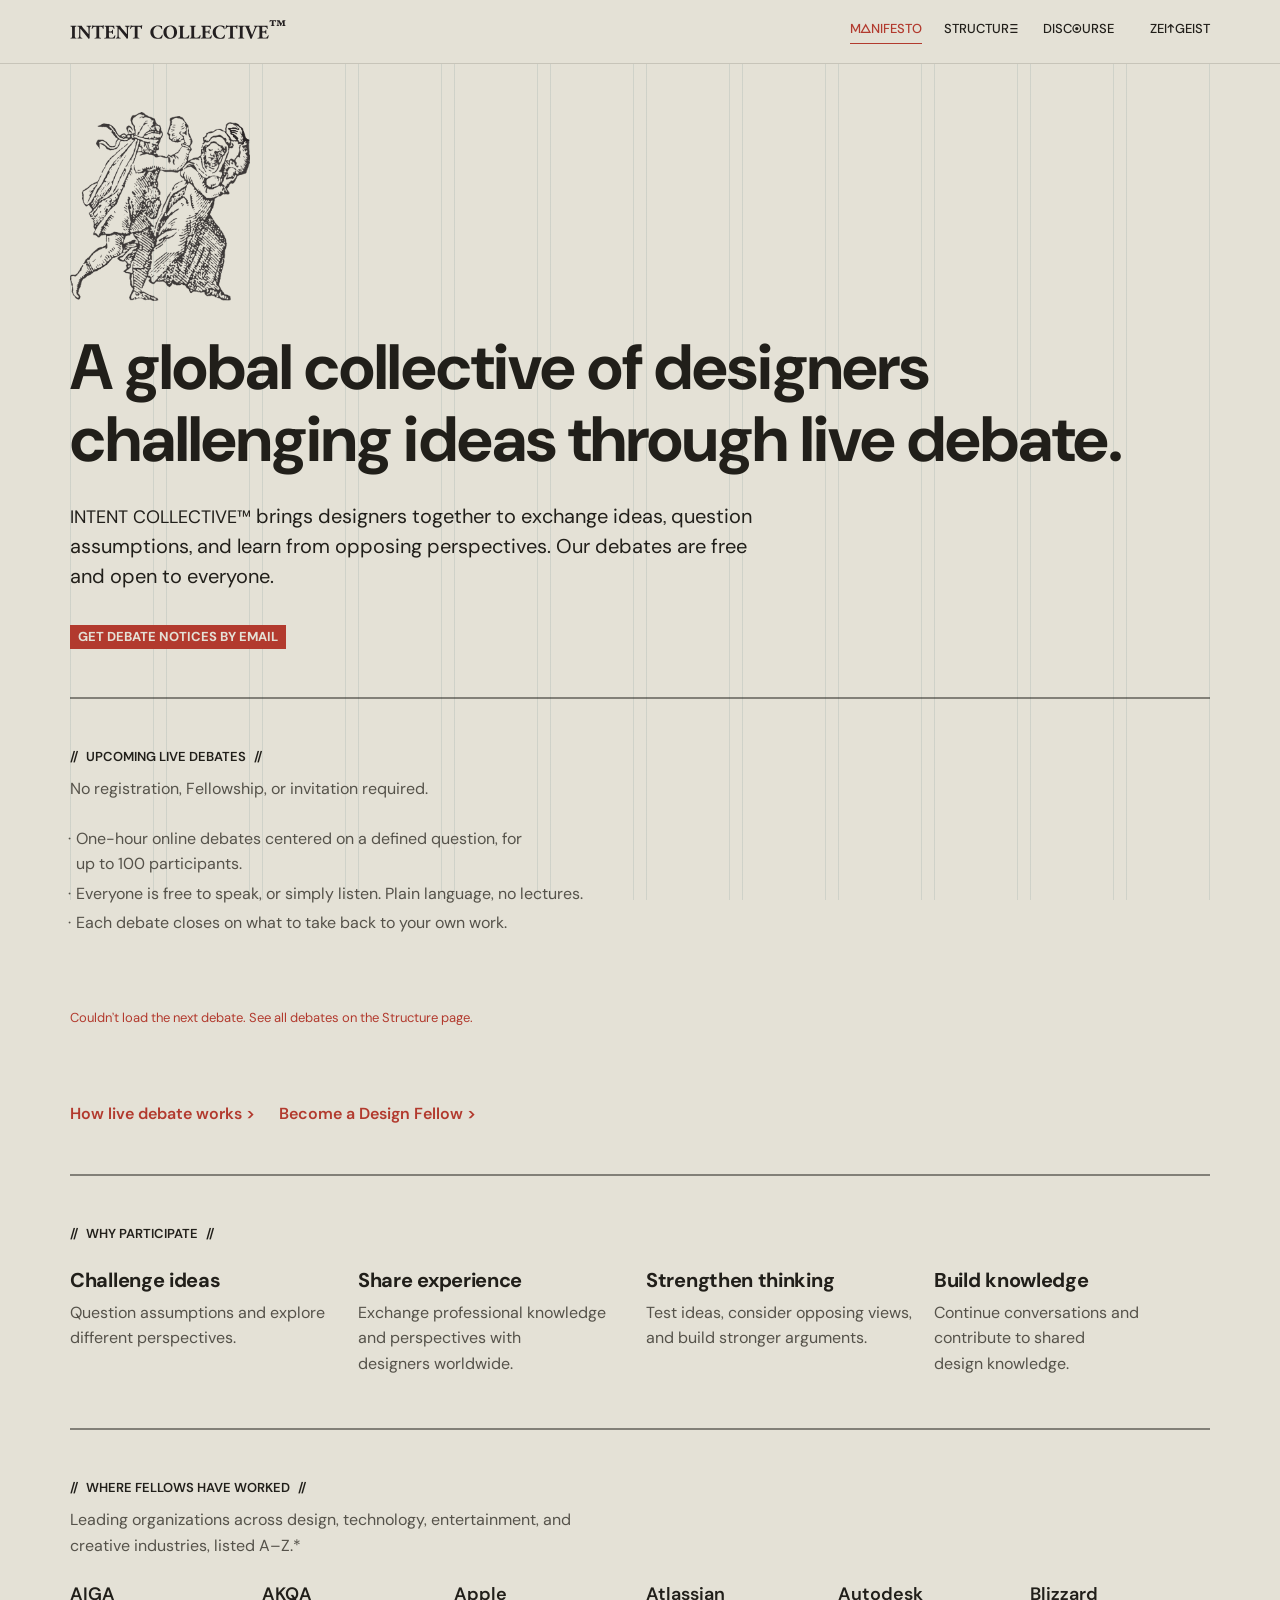
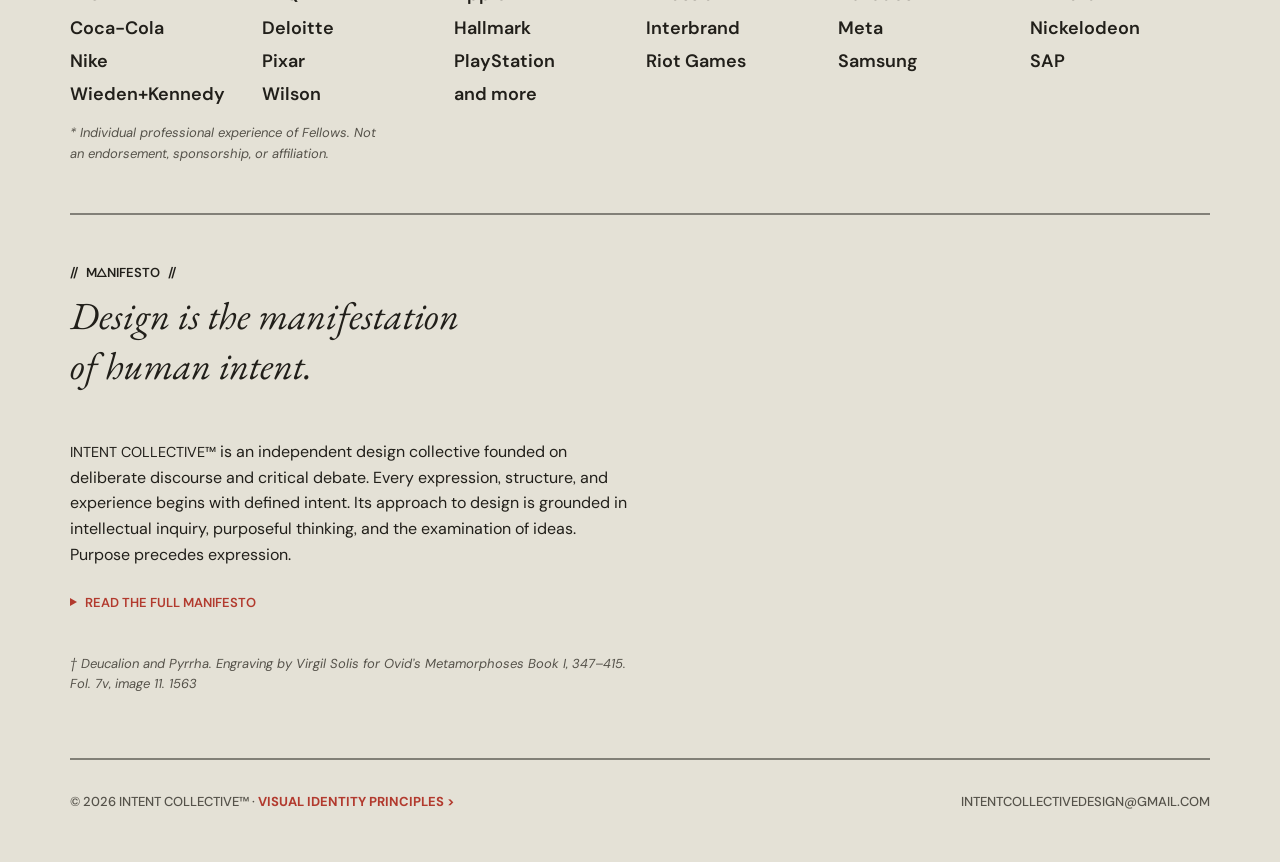
==== index.html @ 8411e2cb "Principles: 12- and 6-column grid diagrams; wordmark 32px in the header Co-Authored-By: Claude Opus " ====
<!DOCTYPE html>
<html lang="en">
<head>
<meta charset="UTF-8">
<meta name="viewport" content="width=device-width, initial-scale=1.0">
<title>Intent Collective</title>
<meta name="description" content="INTENT COLLECTIVE&trade; is a global collective of designers challenging ideas through live debate. Free and open to everyone.">
<link rel="icon" href="assets/logo.png">
<link rel="stylesheet" href="css/style.css?v=20261117e">
</head>
<body>
<a class="skip-link" href="#main">Skip to content</a>

<header class="site-header">
  <div class="wrap">
    <a href="index.html" class="wordmark-link">
      <img src="assets/wordmark.svg" alt="Intent Collective">
    </a>
    <nav class="site-nav">
      <a href="index.html#manifesto" aria-label="Manifesto" aria-current="page">M<span class="glyph glyph--a" aria-hidden="true"><svg viewBox="0 0 103 100" fill="none" stroke="currentColor" stroke-width="14" focusable="false"><path d="M51.5 9 98 91H5Z"/></svg></span>NIFESTO</a>
      <a href="structure.html" aria-label="Structure">STRUCTUR<span class="glyph glyph--e" aria-hidden="true"><svg viewBox="0 0 86 100" fill="none" stroke="currentColor" stroke-width="14" focusable="false"><path d="M4 8H82M4 50H82M4 92H82"/></svg></span></a>
      <a href="discourse.html" aria-label="Discourse">DISC<span class="glyph glyph--o" aria-hidden="true"><svg viewBox="0 0 106 100" focusable="false"><circle cx="53" cy="50" r="42" fill="none" stroke="currentColor" stroke-width="14"/><circle cx="53" cy="50" r="18" fill="currentColor"/></svg></span>URSE</a>
      <a href="zeitgeist.html" aria-label="Zeitgeist">ZEI<span class="glyph glyph--t" aria-hidden="true"><svg viewBox="0 0 83 100" fill="none" stroke="currentColor" stroke-width="14" focusable="false"><path d="M41.5 96V8M8 40 41.5 6 75 40"/></svg></span>GEIST</a>
    </nav>
  </div>
</header>

<main id="main">
  <!-- ===================== HERO ===================== -->
  <section class="hero">
    <div class="wrap">
      <a class="quiet-link logo-link" href="principles/" aria-label="Visual Identity Principles"><img class="logo-mark" src="assets/logo-base.png?v=3" alt="Intent Collective mark"><img class="logo-stone" src="assets/stone-in-hand.png?v=3" alt=""></a>
      <h1>A global collective of designers challenging ideas through live debate.</h1>
      <p><span class="brand">INTENT COLLECTIVE&trade;</span> brings designers together to exchange ideas, question assumptions, and learn from opposing perspectives. Our debates are free and open to everyone.</p>
      <a id="hero-join" class="btn-primary hero-join" target="_blank" rel="noopener" hidden>Join the live debate</a>
      <div class="notice-signup">
        <button type="button" id="sub-toggle" class="btn-primary" hidden>Get debate notices by email</button>
        <div id="sub-composer" class="composer hidden">
          <p class="section-note">Get an email when a live debate is scheduled. You confirm by email first, and every notice has an unsubscribe link.</p>
          <div class="field-row">
            <div class="field">
              <label for="sub-first">First name</label>
              <input type="text" id="sub-first" autocomplete="given-name">
            </div>
            <div class="field">
              <label for="sub-last">Last name</label>
              <input type="text" id="sub-last" autocomplete="family-name">
            </div>
          </div>
          <div class="field">
            <label for="sub-email">Email address</label>
            <input type="email" id="sub-email" autocomplete="email" placeholder="name@example.com">
          </div>
          <div class="field hp" aria-hidden="true">
            <label for="sub-website">Leave this empty</label>
            <input type="text" id="sub-website" tabindex="-1" autocomplete="off">
          </div>
          <div class="composer-actions">
            <button type="button" id="sub-submit" class="btn-primary">Get notices</button>
            <span id="sub-status" class="composer-status" aria-live="polite"></span>
          </div>
        </div>
      </div>
    </div>
  </section>

  <!-- ===================== NEXT LIVE DEBATE ===================== -->
  <section class="section-block" id="debate">
    <div class="wrap">
      <h2 class="mark-label">Upcoming Live Debates</h2>
      <p class="section-note">No registration, Fellowship, or invitation required.</p>
      <ul class="bullets">
        <li>One-hour online debates centered on a defined question, for up to 100&nbsp;participants.</li>
        <li>Everyone is free to speak, or simply listen. Plain language, no&nbsp;lectures.</li>
        <li>Each debate closes on what to take back to your own&nbsp;work.</li>
      </ul>
      <div id="next-debate-state" class="state-msg">Loading the next debate&hellip;</div>
      <div id="next-debate" class="debate-list" hidden></div>
      <p class="card-link-row"><a class="text-link" href="structure.html#debates">How live debate works &gt;</a><a class="text-link" href="structure.html#roles">Become a Design Fellow &gt;</a></p>
    </div>
  </section>

  <!-- ===================== WHY PARTICIPATE ===================== -->
  <section class="section-block" id="why">
    <div class="wrap">
      <h2 class="mark-label">Why Participate</h2>
      <div class="triad">
        <div class="triad-item">
          <h3>Challenge ideas</h3>
          <p>Question assumptions and explore different perspectives.</p>
        </div>
        <div class="triad-item">
          <h3>Share experience</h3>
          <p>Exchange professional knowledge and perspectives with designers worldwide.</p>
        </div>
        <div class="triad-item">
          <h3>Strengthen thinking</h3>
          <p>Test ideas, consider opposing views, and build stronger arguments.</p>
        </div>
        <div class="triad-item">
          <h3>Build knowledge</h3>
          <p>Continue conversations and contribute to shared design knowledge.</p>
        </div>
      </div>
    </div>
  </section>

  <!-- ===================== PROFESSIONAL EXPERIENCE ===================== -->
  <section class="section-block" id="experience">
    <div class="wrap">
      <h2 class="mark-label">Where Fellows Have Worked</h2>
      <p class="section-note">Leading organizations across design, technology, entertainment, and creative industries, listed A&ndash;Z.*</p>
      <ul class="credential-list" aria-label="Organizations where Fellows have worked, in alphabetical order">
        <li>AIGA</li>
        <li>AKQA</li>
        <li>Apple</li>
        <li>Atlassian</li>
        <li>Autodesk</li>
        <li>Blizzard</li>
        <li>Coca-Cola</li>
        <li>Deloitte</li>
        <li>Hallmark</li>
        <li>Interbrand</li>
        <li>Meta</li>
        <li>Nickelodeon</li>
        <li>Nike</li>
        <li>Pixar</li>
        <li>PlayStation</li>
        <li>Riot Games</li>
        <li>Samsung</li>
        <li>SAP</li>
        <li>Wieden+Kennedy</li>
        <li>Wilson</li>
        <li>and more</li>
      </ul>
      <p class="footnote">* Individual professional experience of Fellows. Not an endorsement, sponsorship, or affiliation.</p>
    </div>
  </section>

  <!-- ===================== MANIFESTO ===================== -->
  <section class="section-block manifesto" id="manifesto">
    <div class="wrap">
      <h2 class="mark-label"><span aria-hidden="true">M<span class="glyph glyph--a" aria-hidden="true"><svg viewBox="0 0 103 100" fill="none" stroke="currentColor" stroke-width="14" focusable="false"><path d="M51.5 9 98 91H5Z"/></svg></span>NIFESTO</span><span class="visually-hidden">Manifesto</span></h2>

      <blockquote>
        Design is the manifestation of human intent.
      </blockquote>

      <p><span class="brand">INTENT COLLECTIVE&trade;</span> is an independent design collective founded on deliberate discourse and critical debate. Every expression, structure, and experience begins with defined intent. Its approach to design is grounded in intellectual inquiry, purposeful thinking, and the examination of ideas. Purpose precedes expression.</p>

      <details class="manifesto-more" id="manifesto-full">
        <summary><span class="when-closed">Read the full manifesto</span><span class="when-open">Close the manifesto</span></summary>

        <p>Designers come together to exchange knowledge, challenge perspectives, and advance collective intelligence. Every participant contributes to a shared understanding of design, learning from others while continually questioning and developing their own perspectives. Design is understood as a consequential practice with the capacity to shape human experience and socio-cultural understanding.</p>

        <p>Process is systematic. Methodology is disciplined. Strategy informs structure. Structure shapes experience. Intent provides direction, while critical inquiry and discernment guide the translation of ideas into meaningful expression.</p>

        <p>Three interconnected disciplines define the intellectual foundation of the collective. Strategy establishes intent, direction, and meaning. Literacy develops the structural and communicative fluency through which intent becomes legible. Synthesis integrates critical inquiry, discernment, and resolution to bring meaning and expression into coherence. Together, they establish a foundation for understanding and advancing design.</p>

        <p><span class="brand">INTENT COLLECTIVE&trade;</span> advances design education for designers and for everyone, since everyone designs. Design is understood not only as a professional practice but also as a way of questioning, thinking, learning, and living. The Fellowship brings designers together through shared inquiry and collective inspiration. Intellectual rigor, critical thinking, and principled execution are cultivated through continuous exchange and mutual learning.</p>

        <p>The educational philosophy is advanced through three complementary modes of inquiry and practice. Discourse opens the exchange of ideas. Debate challenges assumptions and examines competing perspectives. Praxis extends inquiry through making and doing. Together, they cultivate collective intelligence, continuous learning, and the advancement of design.</p>

        <p class="signoff">Design is intentional. Structured. Consequential.</p>

        <p>Everything is design.<br>We design everything.<br>Design is everything.</p>

        <img class="wordmark-bottom" src="assets/wordmark.svg" alt="Intent Collective">
      </details>

      <p class="footnote">&dagger; Deucalion and Pyrrha. Engraving by Virgil Solis for Ovid&rsquo;s Metamorphoses Book I, 347&ndash;415. Fol. 7v, image 11. 1563</p>
    </div>
  </section>
</main>

<footer class="site-footer">
  <div class="wrap">
    <span>&copy; <span id="year"></span> intent collective&trade;<span class="sep"> &middot; </span><a class="footer-link" href="principles/">Visual Identity Principles&nbsp;&gt;</a></span>
    <span><a href="mailto:intentcollectivedesign@gmail.com">intentcollectivedesign@gmail.com</a></span>
  </div>
</footer>

<script src="js/config.js"></script>
<script src="js/anchors.js"></script>
<script src="js/calendar.js"></script>
<script src="js/index.js"></script>
<script src="js/subscribe.js?v=20261117a"></script>
<script src="js/typography.js"></script>
<script src="js/stone.js?v=5"></script>
<script>document.getElementById('year').textContent = new Date().getFullYear();</script>

</body>
</html>
---- css/style.css ----
/* ==========================================================================
   Intent Collective: design system

   One typeface (DM Sans) plus the italic serif used only for the manifesto
   quote. Everything below is built from the tokens in :root.

   TYPE      Five sizes for text, two for display.
             label 13   uppercase controls, nav, notes, meta
             body  16   all running text, cards, lists, form fields
             large 18   hero statement, page intros, pillar names, long posts
             title 20   card and column headings
             display    page titles and the manifesto quote
             hero       the homepage headline

   EMPHASIS  Three levels, each with one job.
             plain      ink text
             action     brick red: every link, toggle and button
             highlight  brick red outline: only the next debate

   SPACE     One step of 4px. Every margin, padding and gap is a step
             (4 8 12 16 24 32 48 64 96).

   GRID      12 columns of 84px with 12px gutters, drawn behind the page.
             Tablet 6 columns, phone 4 with 8px gutters. Every element
             spans whole columns.

   COLOR     paper, raised paper, ink, soft ink, red, sage (sage is used for
             non-clickable metadata only), plus two rule strengths.

   Contents  1 tokens  2 base  3 type roles  4 shell  5 hero and page head
             6 sections and rules  7 lists  8 cards  9 links, buttons,
             toggles  10 forms  11 posts and editor  12 debates  13 manifesto
             14 responsive
   ========================================================================== */

@import url('https://fonts.googleapis.com/css2?family=EB+Garamond:ital,wght@1,400&display=swap');

/* DM Sans is hosted here, not by Google, because Google's copy drops the
   stylistic sets. Trimmed to Latin, weights 400 to 700, and the features
   in use. ss01 gives the traditional teardrop quotes, apostrophe and comma. */
@font-face {
  font-family: 'DM Sans';
  src: url('../assets/fonts/DMSans-Roman.woff2') format('woff2');
  font-weight: 400 700;
  font-style: normal;
  font-display: swap;
}
@font-face {
  font-family: 'DM Sans';
  src: url('../assets/fonts/DMSans-Italic.woff2') format('woff2');
  font-weight: 400 700;
  font-style: italic;
  font-display: swap;
}


/* ---------- 1. tokens ---------- */

:root {
  /* color */
  --paper: #E4E1D6;
  --paper-raised: #EDEAE0;
  --ink: #211F1A;
  --ink-soft: #55524A;
  --mark: #B23A2E;
  --sage: #5B6B5E;
  --grid-line: #8FA6A340;
  --rule: #21201a26;
  --rule-strong: #21201a80;

  /* type */
  --font: 'DM Sans', sans-serif;
  --font-quote: 'EB Garamond', serif;
  --fs-label: 13px;
  --fs-body: 16px;
  --fs-large: 18px;
  --fs-title: 20px;
  --fs-display: clamp(1.75rem, 3.6vw, 2.4rem);
  --fs-hero: clamp(2.2rem, 5vw, 4rem);

  /* space: every distance is a step of 4px, including the grid's
     columns (84px) and gutters (12px, 8px on phones).
     A border counts as space: a card with a heavier outline loses the
     same amount of padding, so its content keeps the same inset. */
  --s0: 4px;
  --s1: 8px;
  --s2: 16px;
  --s3: 24px;
  --s4: 32px;
  --s5: 48px;
  --s6: 64px;
  --s7: 96px;
  --margin: var(--s4);           /* page margin: 32px, half on the smallest phones */
  --btn-pad: 4px 8px;            /* inner space of every filled button */

  /* layout: the grid. 12 columns of 84px with 12px gutters make the
     1140px text column. Columns hold elements, gutters only space them.
     Tablet 6 columns, phone 4 with 8px gutters. The lines on the page are
     drawn from the same numbers that place the content, so the two stay
     aligned at every width. */
  --text-w: 1140px;
  --max-w: calc(var(--text-w) + 2 * var(--margin));
  --cols: 12;
  --gutter: 12px;
  /* One column, as a share of the parent's width (the text column). */
  --col: calc((100% - (var(--cols) - 1) * var(--gutter)) / var(--cols));
  /* Running text spans 6 of 12 columns, lead text 8. */
  --measure-cols: 6;
  --wide-cols: 8;
  --measure: calc(var(--measure-cols) * var(--col) + (var(--measure-cols) - 1) * var(--gutter));
  --measure-wide: calc(var(--wide-cols) * var(--col) + (var(--wide-cols) - 1) * var(--gutter));
  --header-h: 64px;
}

@media (max-width: 1023px) { :root { --cols: 6; --measure-cols: 4; --wide-cols: 6; } }
@media (max-width: 640px)  { :root { --cols: 4; --gutter: var(--s1); --measure-cols: 4; --wide-cols: 4; } }


/* ---------- 2. base ---------- */

* { box-sizing: border-box; }

[hidden] { display: none !important; }

html { scroll-behavior: smooth; }

@media (prefers-reduced-motion: reduce) {
  html { scroll-behavior: auto; }
  * { animation-duration: 0.01ms !important; transition-duration: 0.01ms !important; }
}

body {
  margin: 0;
  background-color: var(--paper);
  color: var(--ink);
  font-family: var(--font);
  font-feature-settings: "ss01" 1;
  font-size: var(--fs-body);
  line-height: 1.6;
  -webkit-font-smoothing: antialiased;
}

/* The grid: two faint lines per column, the gutter between them left
   empty, behind the text column. The header and footer are the top and
   bottom margins, plain paper. */
body::before {
  content: "";
  position: fixed;
  inset: 0 auto 0 50%;
  transform: translateX(-50%);
  width: min(100% - 2 * var(--margin), var(--text-w));
  z-index: -1;
  pointer-events: none;
  background-image: repeating-linear-gradient(90deg,
    var(--grid-line) 0 1px,
    transparent 1px calc(var(--col) - 1px),
    var(--grid-line) calc(var(--col) - 1px) var(--col),
    transparent var(--col) calc((100% + var(--gutter)) / var(--cols)));
}

a { color: inherit; text-decoration: none; }
::selection { background: var(--mark); color: var(--paper); }
:focus-visible { outline: 2px solid var(--mark); outline-offset: 3px; }

/* Skip link: hidden until reached by keyboard, then shown over the header. */
.skip-link {
  position: absolute;
  left: var(--margin);
  top: var(--s1);
  z-index: 20;
  transform: translateY(-200%);
  padding: var(--btn-pad);
  background: var(--mark);
  color: var(--paper);
  font-size: var(--fs-label);
  font-weight: 600;
  text-transform: uppercase;
}
.skip-link:focus { transform: none; }
img { max-width: 100%; display: block; }

p, li { text-wrap: pretty; }
h1, h2, h3 { text-wrap: balance; }

h1, h2, h3 {
  font-family: var(--font);
  font-weight: 700;
  line-height: 1.12;
  margin: 0 0 0.4em;
}

h1 { font-size: var(--fs-display); }
h3 { font-size: var(--fs-title); }
h1, h3 { letter-spacing: -0.015em; }   /* bold headings set a touch tighter than text */

.brand { font-size: 0.9em; }     /* the name in capitals sits a little smaller */

/* Drawn heading glyphs (Fellows, Foundation, Methodology): one stroke
   weight, the same size and weight in every browser. */
.hg {
  display: inline-block;
  width: 0.78em;
  height: 0.78em;
  margin-left: 0.1em;
  vertical-align: -0.06em;
}

.hg svg { display: block; width: 100%; height: 100%; }


/* ---------- 3. type roles ---------- */

/* Label: uppercase, small, one weight. Used by every control and tag. */
.site-nav,
.site-footer,
.mark-label,
.entry-meta,
.post-meta,
.compose-toggle,
.field label,
.btn-primary,
.jump-links,
.back-link,
.debate-past summary,
.manifesto-more summary {
  font-size: var(--fs-label);
  font-weight: 600;
  text-transform: uppercase;
}

/* Note: small, not uppercase. */
.state-msg,
.field-hint,
.footnote,
.byline,
.composer-status,
.post-result-meta,
.post-result-empty,
.rte-media-note {
  font-size: var(--fs-label);
  font-weight: 400;
}

/* Large: lead text and primary list items. */
.page-head .lede,
.pillar-name,
.credential-list li,
.post-body {
  font-size: var(--fs-large);
}


/* ---------- 4. shell ---------- */

.wrap { max-width: var(--max-w); margin: 0 auto; padding: 0 var(--margin); }

.site-header {
  border-bottom: 1px solid var(--rule);
  background: var(--paper);
  position: sticky;
  top: 0;
  z-index: 10;
  min-height: var(--header-h);
}

.site-header .wrap {
  display: grid;
  grid-template-columns: repeat(var(--cols), minmax(0, 1fr));
  column-gap: var(--gutter);
  align-items: center;
  min-height: calc(var(--header-h) - 1px);   /* the 1px rule completes it */
}

.wordmark-link { display: inline-block; grid-column: 1 / -5; justify-self: start; }
.wordmark-link img { height: 32px; width: auto; }
.wordmark-bottom { height: 28px; width: auto; margin-top: var(--s5); }

/* The menu takes the last four columns, one label to a column, each set
   flush right on its column's line. */
.site-nav {
  grid-column: -5 / -1;
  display: grid;
  grid-template-columns: repeat(4, minmax(0, 1fr));
  column-gap: var(--gutter);
  font-weight: 500;
}
.site-nav a { position: relative; padding-bottom: var(--s0); justify-self: end; white-space: nowrap; }

.site-nav a::after {
  content: "";
  position: absolute;
  left: 0; right: 100%; bottom: 0;
  height: 1px;
  background: var(--mark);
  transition: right 0.2s ease;
}

.site-nav a:hover::after,
.site-nav a[aria-current="page"]::after { right: 0; }
.site-nav a[aria-current="page"] { color: var(--mark); }

/* One letter in each section name (nav and page label) is a drawn glyph that matches DM Sans cap
   height and stroke weight. The page name stays the link's accessible label. */
.glyph {
  display: inline-block;
  height: 0.7em;
  margin: 0 0.03em;
  vertical-align: baseline;
}

.glyph svg { display: block; width: 100%; height: 100%; overflow: visible; }
.glyph--a { width: 0.72em; }
.glyph--o { width: 0.74em; }
.glyph--e { width: 0.6em; }
.glyph--t { width: 0.58em; }

/* Easter egg: the glyph turns red on its own. On hover the glyph alone turns red;
   when a page opens, its glyph is red first and the word follows. */
.site-nav a:hover .glyph,
.site-nav a[aria-current="page"] .glyph { color: var(--mark); }
.site-nav a[aria-current="page"] { animation: word-follows 0.6s ease 0.5s backwards; }
@keyframes word-follows { from { color: var(--ink); } }
.site-nav a[aria-current="page"]::after { animation: underline-follows 0.6s ease 0.5s backwards; }
@keyframes underline-follows { from { right: 100%; } }

.site-footer {
  background: var(--paper);      /* the bottom margin: no columns */
  padding: 0 0 var(--s5);
  font-weight: 500;
  color: var(--ink-soft);
}

.site-footer .wrap {
  position: relative;
  display: flex;
  justify-content: space-between;
  flex-wrap: wrap;
  gap: var(--s2);
  padding-top: var(--s4);
}

.site-footer .wrap::before {
  content: "";
  position: absolute;
  top: 0;
  left: var(--margin);
  right: var(--margin);
  height: 2px;
  background: var(--rule-strong);
}


/* ---------- 5. hero and page head ---------- */

.hero { padding: var(--s5) 0; }

.hero h1 { font-size: var(--fs-hero); max-width: 24ch; }

.hero p { max-width: var(--measure-wide); font-size: var(--fs-title); line-height: 1.5; color: var(--ink); }

.logo-mark { width: 144px; height: auto; margin-bottom: var(--s3); }
.logo-link { width: calc(2 * var(--col) + var(--gutter)); }   /* two columns */

/* Easter egg: the Index logo's stone nudges on hover and is thrown on click (js/stone.js). */
.logo-link { position: relative; display: inline-block; margin-bottom: var(--s3); }
.logo-link .logo-mark { display: block; width: 100%; margin-bottom: 0; }
/* On hover her hand turns a little clockwise at the wrist (the piece's lower
   right corner), the way a throw begins, then settles back. */
.logo-stone { position: absolute; left: 86.245%; top: 5.497%; width: 13.383%; transform-origin: 85% 100%; }
@media (hover: hover) { .logo-link:hover .logo-stone { animation: stone-nudge 0.5s ease-in-out; } }
@keyframes stone-nudge {
  40% { transform: rotate(16deg); }
  70% { transform: rotate(-3deg); }
}
.thrown-stone { position: fixed; z-index: 100; pointer-events: none; }
.stone-period { display: inline-block; width: 0.34em; margin-left: 0.06em; position: relative; z-index: 11; }  /* above the header as it falls in */
.stone-period img { display: block; width: 100%; }

.page-head { padding: var(--s6) 0 var(--s4); }
.page-head h1 { max-width: 24ch; }

.page-head p.lede {
  max-width: var(--measure-wide);
  color: var(--ink-soft);
  text-wrap: balance;
}

.jump-links a,
.site-footer a { display: inline-block; line-height: var(--s3); }   /* 24px targets */

/* The one action in the footer: red and bold like every other link
   that goes somewhere, kept on one line. */
.site-footer a.footer-link { color: var(--mark); font-weight: 700; white-space: nowrap; }
.site-footer a.footer-link:hover { text-decoration: underline; }
/* On phones the link takes its own line rather than leaving the
   midpoint stranded at a line end. */
@media (max-width: 640px) {
  .site-footer .sep { display: none; }
  .site-footer a.footer-link { display: block; }
}

.jump-links {
  display: grid;
  grid-template-columns: repeat(var(--cols), minmax(0, 1fr));
  gap: var(--s1) var(--gutter);
  margin-top: var(--s3);
}
/* Each link starts on a column line: two columns each on a wide screen,
   one on a tablet, two again on narrow tablets and phones. */
.jump-links a { grid-column: span 2; justify-self: start; white-space: nowrap; }
@media (max-width: 1023px) { .jump-links a { grid-column: span 1; } }
/* Below 720px one column is narrower than Methodology. */
@media (max-width: 719px)  { .jump-links a { grid-column: span 2; } }


/* ---------- 6. sections and rules ---------- */

.section-block,
.manifesto { scroll-margin-top: var(--header-h); }
.section-block { padding: 0 0 var(--s5); }

/* Section rule: 2px, drawn inside the text column. */
.section-block > .wrap::before {
  content: "";
  display: block;
  height: 2px;
  background: var(--rule-strong);
  margin-bottom: var(--s5);
}

/* Mark label: the annotation that opens each section. Set in ink, because
   red means one thing on this site, something you can act on. */
.mark-label {
  color: var(--ink);
  line-height: 1.6;               /* same as a label, also when it is an h2 */
  margin-top: 0;
  display: flex;
  align-items: center;
  gap: var(--s1);
  margin-bottom: var(--s1);
}

.visually-hidden {
  position: absolute; width: 1px; height: 1px; padding: 0; margin: -1px;
  overflow: hidden; clip: rect(0 0 0 0); white-space: nowrap; border: 0;
}

.mark-label::before,
.mark-label::after { content: "//"; color: var(--ink); }

/* Running text in sections */
.section-note,
.apply-note,
.principle {
  max-width: var(--measure);
  margin: 0 0 var(--s3);
}

.principle { text-wrap: balance; }
.section-note { color: var(--ink-soft); }
.apply-note { margin-top: var(--s4); color: var(--ink-soft); }
.principle { color: var(--ink); }

.debate-help { margin: var(--s3) 0 0; }
.sub-head { margin: var(--s5) 0 var(--s2); }
.card-link-row { display: flex; flex-wrap: wrap; gap: var(--s1) var(--s3); margin: var(--s3) 0 0; }

/* Structure: "Subscribe in Google Calendar > · Apple or Outlook >" (lead-in in soft ink) */
.cal-subscribe { margin: var(--s3) 0 0; color: var(--ink-soft); }


/* ---------- 7. lists ---------- */

/* Simple bullets: one rule for every dotted list. */
.bullets,
.bullet-list {
  list-style: none;
  margin: 0 0 var(--s3);
  padding: 0;
  max-width: var(--measure);
}

.bullets li,
.bullet-list li {
  position: relative;
  margin: 0 0 var(--s0);
  padding-left: 0.4em;
  color: var(--ink-soft);
}

/* Hanging punctuation, as optical margin alignment sets it: the middle
   of the midpoint sits just outside the column line, and the text
   starts just inside, so each item still reads as its own line. */
.bullets li::before,
.bullet-list li::before { content: "\00B7"; position: absolute; left: -0.2em; width: 0.3em; text-align: center; }

.triad-item .bullet-list,
.tier .bullet-list { margin: var(--s1) 0 0; }

/* Pillars */
.pillar-list { margin-top: var(--s3); display: flex; flex-direction: column; }

.pillar-row {
  position: relative;
  row-gap: 0;
  align-items: start;
  padding: var(--s1) 0;
}

/* The mark hangs like a list mark: its middle just outside the column
   line, the name just inside. Name in columns 1 to 8, people in 9 to 12. */
.pillar-letter { position: absolute; top: var(--s1); left: -0.2em; width: 0.3em; text-align: center; }
.pillar-name   { grid-column: 1 / span 8; padding-left: 0.4em; }

.pillar-letter { font-weight: 700; color: var(--ink); font-size: var(--fs-large); line-height: 1.4; }
.pillar-name { font-weight: 600; line-height: 1.4; overflow-wrap: anywhere; }
.pillar-people { grid-column: 9 / span 4; line-height: 1.5; color: var(--ink-soft); }

/* Company list */
.credential-list {
  list-style: none;
  margin: var(--s3) 0 0;
  padding: 0;
  row-gap: var(--s1);
}

.credential-list li { font-weight: 600; line-height: 1.4; }

/* Footnote: small italic note, same width as the paragraphs above it */
.footnote {
  max-width: var(--measure);
  margin: var(--s2) 0 0;
  font-style: italic;
  color: var(--ink-soft);
}

.manifesto .footnote {
  max-width: var(--measure);
  margin-top: var(--s4);
  color: var(--ink-soft);
}


/* ---------- 8. cards and columns ---------- */

/* One card: raised paper, 1px rule. Used by fellowship tiers, entries,
   debates and the forms. */
.tier,
.entry-card,
.composer {
  background: var(--paper-raised);
  border: 1px solid var(--rule);
}

.tier-grid { margin-top: var(--s4); }

.tier { padding: var(--s4) var(--s3); min-width: 0; }
.tier h3 { margin-bottom: var(--s1); }
.tier p { color: var(--ink-soft); margin: 0; }
.tier p + p { margin-top: var(--s2); }
.tier .bullet-list + p { margin-top: var(--s2); }
.tier p.card-link { margin-top: var(--s2); }

/* Columns: disciplines, methods, reasons */
.triad { row-gap: var(--s4); margin-top: var(--s3); }

.triad-item h3 { margin: 0 0 var(--s1); }
.triad-item p { margin: 0 0 var(--s0); color: var(--ink-soft); }

/* Entries (Discourse, Zeitgeist) and debates */

.entry-grid { padding-bottom: var(--s7); }

.entry-card {
  padding: calc(var(--s3) - 1px);   /* 1px rule + padding = 24px */
  display: flex;
  flex-direction: column;
  gap: var(--s2);
  transition: border-color 0.15s ease;
  width: 100%;
  min-width: 0;
  text-align: left;
  font: inherit;
  color: inherit;
  cursor: pointer;
}

.entry-card:hover { border-color: var(--mark); }

.entry-meta { color: var(--sage); display: flex; justify-content: space-between; }
.entry-card h3 { margin-bottom: 0; overflow-wrap: anywhere; }
.debate-card .debate-head { padding-bottom: var(--s2); border-bottom: 1px solid var(--ink); }
.entry-card .excerpt { color: var(--ink); flex-grow: 1; overflow-wrap: anywhere; }

.entry-card .byline {
  color: var(--sage);
  border-top: 1px dashed var(--rule);
  padding-top: var(--s1);
  font-weight: 500;
}

.state-msg { color: var(--ink-soft); padding: var(--s5) 0; max-width: 50ch; }
.state-msg.is-error { color: var(--mark); }


/* ---------- 9. links, buttons, toggles ---------- */

/* Action = brick red. Standalone links and controls are semibold; links
   inside a sentence are underlined. */
.text-link,
.debate-links a,
.card-action a,
.card-link a { color: var(--mark); font-weight: 600; }

.text-link:hover,
.debate-links a:hover,
.card-action a:hover,
.card-link a:hover { text-decoration: underline; }

.apply-note a,
.post-body a,
.rte-body a { color: var(--mark); text-decoration: underline; }

/* Label-style controls: jump links, toggles, back link, summaries */
.jump-links a,
.compose-toggle,
.back-link,
.debate-past summary,
.manifesto-more summary { color: var(--mark); cursor: pointer; }

.jump-links a:hover,
.compose-toggle:hover,
.back-link:hover,
.debate-past summary:hover,
.manifesto-more summary:hover { color: var(--ink); }

.compose-toggle {
  background: none;
  border: none;
  padding: 0 0 var(--s3);
  font-family: var(--font);
}

/* Disclosure: a solid triangle at the front means "opens in place".
   Points right when closed, down when open. Drawn in CSS so it looks the same
   in every browser. */
.compose-toggle::before,
.debate-past summary::before,
.manifesto-more summary::before {
  content: "";
  display: inline-block;
  width: 0;
  height: 0;
  margin-right: var(--s1);
  border-style: solid;
  border-width: 4px 0 4px 7px;
  border-color: transparent transparent transparent currentColor;
  transition: transform 0.15s ease;
  vertical-align: 0.04em;
}

.compose-toggle[aria-expanded="true"]::before,
details[open] > summary::before { transform: rotate(90deg); }

.debate-past summary,
.manifesto-more summary { list-style: none; }

.debate-past summary::-webkit-details-marker,
.manifesto-more summary::-webkit-details-marker { display: none; }

.back-link {
  display: inline-flex;
  align-items: center;
  gap: var(--s1);
  margin-bottom: var(--s4);
}

/* Button: red fill, label type */
.btn-primary {
  background: var(--mark);
  color: var(--paper);
  border: none;
  padding: var(--btn-pad);
  font-family: var(--font);
  line-height: var(--s2);        /* with its padding, 24px tall */
  font-weight: 700;
  cursor: pointer;
}

.btn-primary:hover { opacity: 0.9; }
.btn-primary:disabled { opacity: 0.5; cursor: not-allowed; }


/* ---------- 10. forms ---------- */

.composer {
  max-width: var(--measure-wide);   /* 8 of 12 columns */
  padding: var(--s4);
  margin-bottom: var(--s5);
  display: flex;
  flex-direction: column;
  gap: var(--s3);
}

.composer.hidden { display: none; }
.composer .section-note { margin: 0; }

.field label { display: block; color: var(--ink-soft); margin-bottom: var(--s1); }

.field input[type="text"],
.field input[type="password"],
.composer-actions input[type="password"],
.field input[type="email"],
.field input[type="datetime-local"],
.field select,
.field textarea {
  width: 100%;
  padding: var(--s1) var(--s2);
  border: 1px solid var(--rule);
  background: var(--paper);
  font-family: var(--font);
  font-size: var(--fs-body);
  color: var(--ink);
}

.field textarea { resize: vertical; min-height: 90px; }

.field input:focus,
.field textarea:focus,
.field select:focus { outline: 2px solid var(--mark); outline-offset: 1px; }

.field-row { display: grid; grid-template-columns: 1fr 1fr; gap: var(--s2); }
.field-hint { color: var(--ink-soft); margin: var(--s0) 0 0; min-height: 1em; }
#d-when-preview { white-space: pre-line; }

.composer-actions { display: flex; align-items: center; gap: var(--s2); flex-wrap: wrap; }
.composer-actions input[type="password"] { max-width: 220px; }

.composer-status { font-weight: 500; }
.composer-status.is-error,
.field-hint.is-error { color: var(--mark); }
.field-hint.is-error:empty { display: none; }
.composer-status.is-ok { color: var(--sage); }

.notice-signup { margin-top: var(--s4); }
.notice-signup .composer { margin-bottom: 0; }

/* A form that opens inside a role card sits on the card itself, not in a
   second card, and its fields stack. */
.tier .notice-signup,
.tier .apply-block { margin-top: var(--s3); }
.tier .compose-toggle { padding-bottom: 0; text-align: left; }
.tier .composer {
  max-width: none;
  background: none;
  border: none;
  padding: 0;
  margin: var(--s3) 0 0;
}
.tier .field-row { grid-template-columns: 1fr; }
.tier .composer .section-note { max-width: none; }

/* Honeypot: hidden from people, visible to bots */
.hp { position: absolute; left: -9999px; width: 1px; height: 1px; overflow: hidden; }

/* Discourse post picker */
.post-picker { position: relative; }

.post-results {
  position: absolute;
  left: 0; right: 0; top: 100%;
  z-index: 5;
  background: var(--paper-raised);
  border: 1px solid var(--rule);
  border-top: none;
  max-height: 280px;
  overflow-y: auto;
}

.post-result {
  display: flex;
  flex-direction: column;
  gap: var(--s0);
  width: 100%;
  text-align: left;
  background: none;
  border: none;
  border-bottom: 1px solid var(--rule);
  padding: var(--s1) var(--s2);
  font: inherit;
  color: var(--ink);
  cursor: pointer;
}

.post-result:hover,
.post-result:focus-visible { background: var(--paper); }
.post-result-title { font-weight: 600; overflow-wrap: anywhere; }
.post-result-meta { color: var(--ink-soft); }
.post-result-empty { padding: var(--s1) var(--s2); color: var(--ink-soft); }


/* ---------- 11. posts and the editor ---------- */

.rte-toolbar {
  display: flex;
  flex-wrap: wrap;
  gap: var(--s0);
  border: 1px solid var(--rule);
  border-bottom: none;
  background: var(--paper);
  padding: var(--s0);
}

.rte-toolbar button {
  background: none;
  border: 1px solid transparent;
  padding: var(--s0) var(--s1);
  font-family: var(--font);
  font-size: var(--fs-label);
  font-weight: 600;
  color: var(--ink);
  cursor: pointer;
}

.rte-toolbar button:hover { border-color: var(--rule); }

.rte-toolbar select {
  font-family: var(--font);
  font-size: var(--fs-label);
  border: 1px solid var(--rule);
  background: var(--paper);
  padding: var(--s0) var(--s1);
  color: var(--ink);
}

.rte-body {
  min-height: 180px;
  border: 1px solid var(--rule);
  background: var(--paper);
  padding: var(--s2);
}

.rte-body:focus { outline: 2px solid var(--mark); outline-offset: -2px; }

.post-detail { padding: var(--s2) 0 var(--s7); }
.post-detail h1 { max-width: 24ch; }
.post-meta { color: var(--ink-soft); margin-bottom: var(--s4); }
.post-body { max-width: var(--measure); }

.rte-body p, .rte-body div { margin: 0 0 0.8em; }
.post-body p, .post-body div { margin: 0 0 1.1em; }
.rte-body ul, .rte-body ol { margin: 0 0 0.8em 1.2em; }
.post-body ul, .post-body ol { margin: 0 0 1.1em; padding: 0; list-style: none; counter-reset: item; }
.post-body li { position: relative; padding-left: 0.4em; }
.post-body ul > li::before { content: "\00B7"; position: absolute; left: -0.2em; width: 0.3em; text-align: center; }
.post-body ol > li { counter-increment: item; }
.post-body ol > li::before { content: counter(item); position: absolute; left: -1.05em; width: 1.2em; text-align: right; }

.rte-body blockquote,
.post-body blockquote {
  border-left: 3px solid var(--mark);
  padding-left: calc(var(--s2) - 3px);   /* 3px bar + padding = 16px */
  margin: 0 0 1em;
  font-style: italic;
}

.rte-body hr,
.post-body hr { border: none; border-top: 1px solid var(--ink); margin: 1.4em 0; }

.rte-media { position: relative; margin: 0 0 0.8em; }
.rte-media img { max-width: 100%; display: block; }
.rte-media .rte-video { position: relative; width: 100%; padding-top: 56.25%; }

.rte-media iframe {
  position: absolute;
  inset: 0;
  width: 100%;
  height: 100%;
  border: 0;
  pointer-events: none;
}

.rte-media-note { color: var(--ink-soft); }

.rte-media-remove {
  position: absolute;
  top: var(--s1);
  right: var(--s1);
  width: 28px;
  height: 28px;
  border: none;
  background: var(--ink);
  color: var(--paper);
  font-family: var(--font);
  font-size: var(--fs-body);
  line-height: 1;
  cursor: pointer;
  opacity: 0.85;
}

.rte-media-remove:hover { background: var(--mark); opacity: 1; }


/* ---------- 12. debates ---------- */



.debate-card { cursor: default; }
/* A cancelled debate stays as a record: label and title in soft ink. */
.debate-card.is-cancelled h3,
.debate-card.is-cancelled .debate-info { color: var(--ink-soft); }

.debate-card .debate-info { display: flex; flex-direction: column; gap: var(--s0); flex-grow: 1; color: var(--ink); }
.debate-card .debate-host { color: var(--ink-soft); margin-top: var(--s1); }

.debate-card .debate-links {
  display: flex;
  flex-direction: column;
  gap: var(--s0);
  border-top: 1px solid var(--ink);
  padding-top: var(--s2);
}

.join-slot a {
  display: inline-block;
  margin-top: var(--s1);
  padding: var(--btn-pad);
  line-height: 1.15;
  background: var(--mark);
  color: var(--paper);
  font-size: var(--fs-label);
  font-weight: 700;
  text-transform: uppercase;
}

.join-slot a:hover { opacity: 0.9; text-decoration: none; }
/* The Join note is a utility, so it uses the note size. */
.join-slot.join-note { color: var(--ink-soft); font-size: var(--fs-label); line-height: 1.5; }

/* The card's action sits under the title. Before the debate it is
   "Add to calendar"; while Join is open, the Join button takes its place. */
.card-action { margin: 0 0 var(--s2); }
.card-action .cal-links { display: block; line-height: 1.6; }
.cal-links .cal-sep { color: var(--ink-soft); }
.card-action .cal-label { font-weight: 600; }
.card-action .cal-links a { white-space: nowrap; }
/* While Join is open the card keeps only what joining needs: the title
   and host, the Eastern time, Join, and the discourse post. */
.debate-card.is-live .card-action,
.debate-card.is-live .tz-extra { display: none; }

/* Highlight: the one place a red outline is used */
.debate-card.is-next { border: 3px solid var(--mark); padding: calc(var(--s3) - 3px); }

/* While Join is open: the outline gets heavier (padding shrinks by the same
   amount, so the content does not move) and the Join button leads the card. */
.debate-card.is-next.is-live { border-width: 6px; padding: calc(var(--s3) - 6px); }
.join-slot.join-top { display: block; }
.join-slot.join-top a { display: block; margin-top: 0; padding: var(--s2); text-align: center; font-size: var(--fs-body); }
.join-slot[hidden] { display: none; }

/* Index hero while a debate is open: Join replaces the notice sign-up. */
.hero-join { display: inline-block; margin-top: var(--s4); text-decoration: none; }
.hero-join[hidden], body.join-live .notice-signup { display: none; }

.debate-past { margin-top: var(--s4); }
.debate-past summary { padding: var(--s1) 0; }
.debate-past .past-year { margin: var(--s0) 0 var(--s1) var(--s2); }
.debate-past .past-year summary { color: var(--ink-soft); }
.debate-past .debate-list { margin-top: var(--s2); }


/* ---------- 13. manifesto ---------- */

.manifesto blockquote {
  font-family: var(--font-quote);
  font-feature-settings: normal;   /* ss01 is for DM Sans only */
  font-style: italic;
  font-weight: 400;
  font-size: var(--fs-display);
  line-height: 1.3;
  margin: 0 0 var(--s5);
  max-width: 34ch;
  text-wrap: balance;
}

.manifesto p { max-width: var(--measure); color: var(--ink); margin-bottom: 1.1em; }
.manifesto .signoff { font-weight: 700; margin-top: 1.6em; }

.manifesto-more { margin-top: var(--s1); }
.manifesto-more summary { padding: var(--s1) 0; }
.manifesto-more[open] summary { margin-bottom: var(--s2); }
.manifesto-more:not([open]) .when-open { display: none; }
.manifesto-more[open] .when-closed { display: none; }

.closing-title { font-size: var(--fs-display); max-width: 22ch; margin: 0 0 var(--s2); }


/* ---------- 13b. the grid: elements span whole columns ---------- */

.triad,
.tier-grid,
.entry-grid,
.debate-list,
.credential-list,
.pillar-row {
  display: grid;
  grid-template-columns: repeat(var(--cols), minmax(0, 1fr));
  column-gap: var(--gutter);
}

/* Cards in rows keep 24px between rows. */
.tier-grid,
.entry-grid,
.debate-list { row-gap: var(--s3); }

.triad > *,
.tier-grid > *,
.entry-grid > *,
.debate-list > *,
.credential-list > * { grid-column: span var(--span); }

/* A row of 2, 3 or 4 items shares the 12 columns evenly. */
.triad > * { --span: 4; }
.triad > :first-child:nth-last-child(2),
.triad > :first-child:nth-last-child(2) ~ * { --span: 6; }
.triad > :first-child:nth-last-child(4),
.triad > :first-child:nth-last-child(4) ~ * { --span: 3; }
.tier-grid > * { --span: 6; }
.tier-grid > :first-child:nth-last-child(3),
.tier-grid > :first-child:nth-last-child(3) ~ * { --span: 4; }
.entry-grid > *,
.debate-list > * { --span: 4; }
.credential-list > * { --span: 2; }

/* Tablet, 6 columns: two items side by side; three stack. */
@media (max-width: 1023px) {
  .triad > *,
  .triad > :first-child:nth-last-child(2),
  .triad > :first-child:nth-last-child(2) ~ *,
  .triad > :first-child:nth-last-child(4),
  .triad > :first-child:nth-last-child(4) ~ * { --span: 3; }
  .triad > :first-child:nth-last-child(3),
  .triad > :first-child:nth-last-child(3) ~ * { --span: 6; }
  .tier-grid > *,
  .entry-grid > *,
  .debate-list > * { --span: 3; }
  .tier-grid > :first-child:nth-last-child(3),
  .tier-grid > :first-child:nth-last-child(3) ~ * { --span: 6; }
  .pillar-name   { grid-column: 1 / span 4; }
  .pillar-people { grid-column: 5 / span 2; }
}

/* Phone, 4 columns: everything stacks; company names two to a row. */
@media (max-width: 640px) {
  .triad > *,
  .triad > :first-child:nth-last-child(2),
  .triad > :first-child:nth-last-child(2) ~ *,
  .triad > :first-child:nth-last-child(3),
  .triad > :first-child:nth-last-child(3) ~ *,
  .triad > :first-child:nth-last-child(4),
  .triad > :first-child:nth-last-child(4) ~ *,
  .tier-grid > *,
  .tier-grid > :first-child:nth-last-child(3),
  .tier-grid > :first-child:nth-last-child(3) ~ *,
  .entry-grid > *,
  .debate-list > * { --span: 4; }
  .pillar-name,
  .pillar-people { grid-column: 1 / span 4; }
  .pillar-people { padding-left: 0.4em; }   /* under the name, aligned with it */
}

/* ---------- 14. responsive ---------- */

@media (max-width: 640px) {
  .hero { padding: var(--s5) 0 var(--s5); }
  /* The menu drops below the wordmark and fills the four columns. */
  .wordmark-link,
  .site-nav { grid-column: 1 / -1; }
  .site-header .wrap { row-gap: var(--s1); padding-top: var(--s2); padding-bottom: var(--s2); }
  .field-row { grid-template-columns: 1fr; }
}

/* The smallest phones: the margin halves to 16px. */
@media (max-width: 374px) {
  :root { --margin: var(--s2); }
}

/* On the smallest phones a column is barely wider than the longest label,
   so the menu spreads evenly instead. */
@media (max-width: 389px) {
  .site-nav { display: flex; justify-content: space-between; }
}

/* Quiet links: look like the surrounding mark, no link styling. */
.quiet-link { color: inherit; text-decoration: none; cursor: default; }
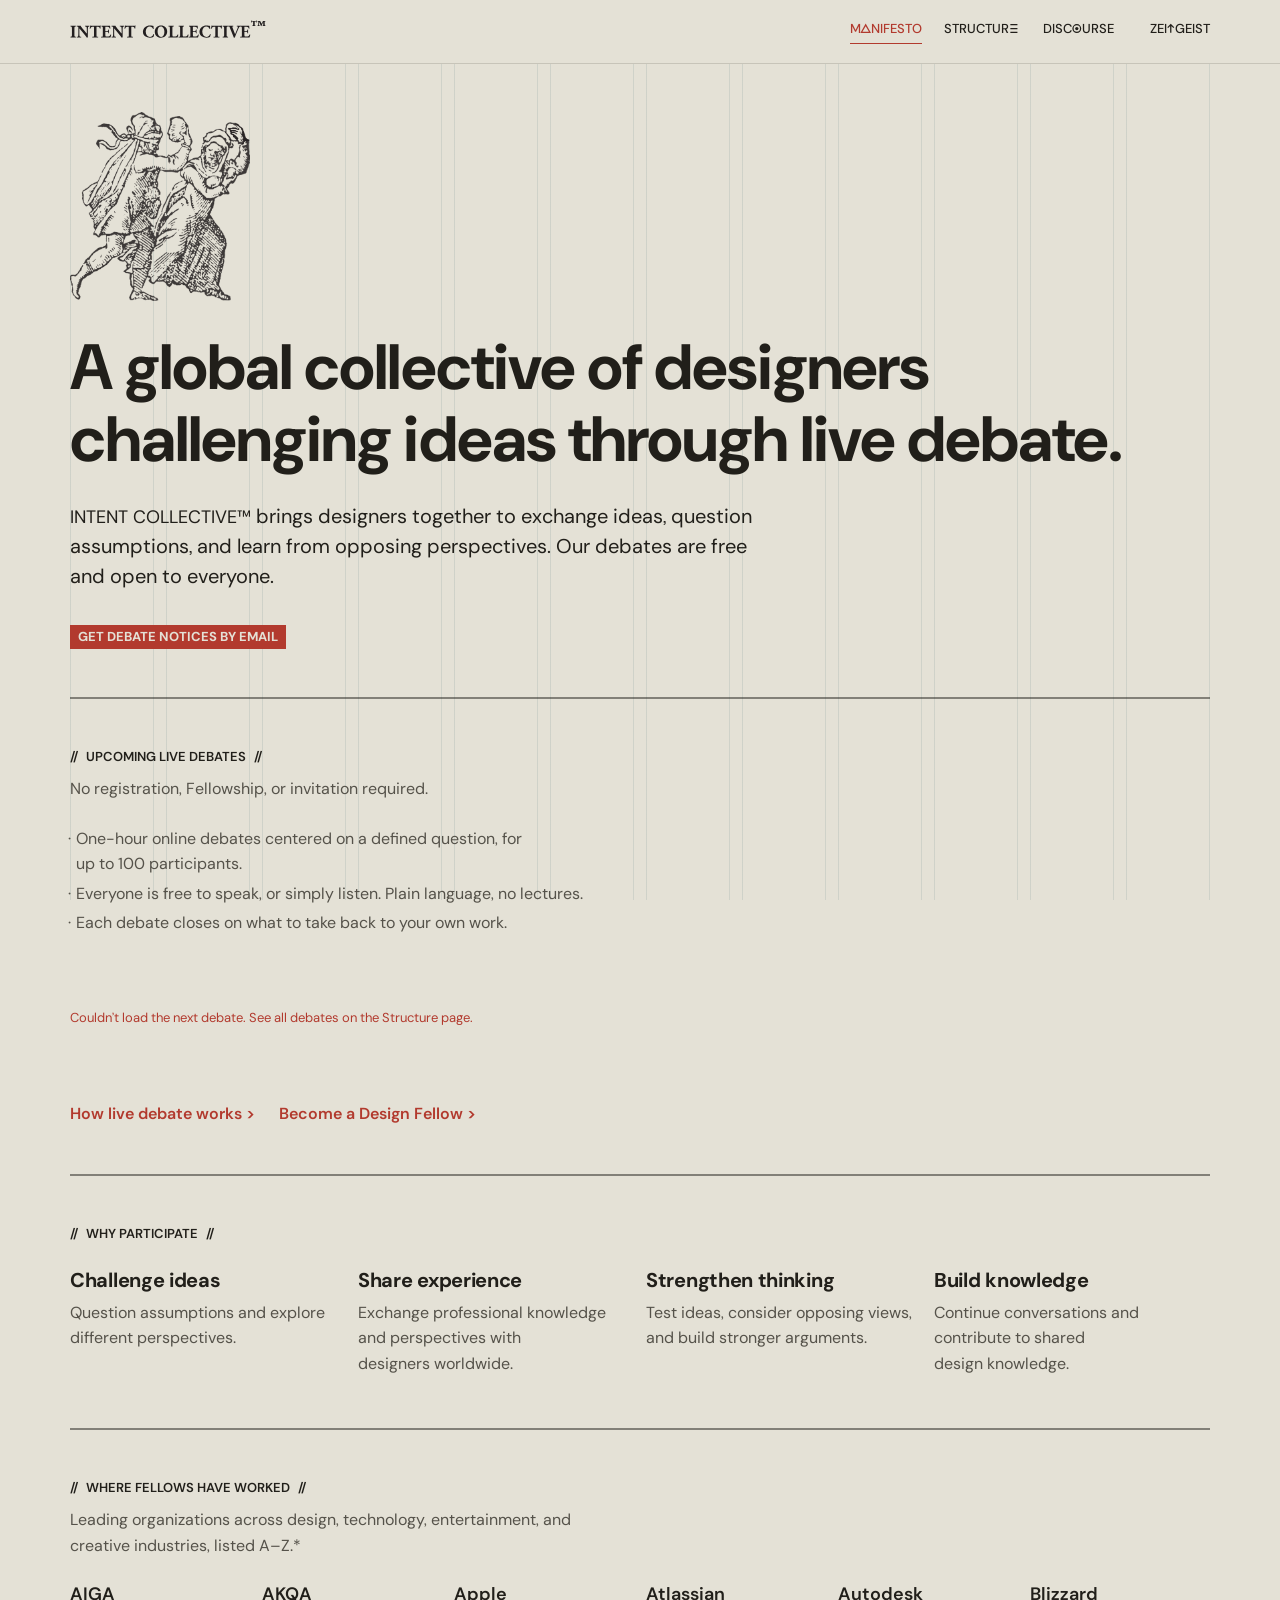
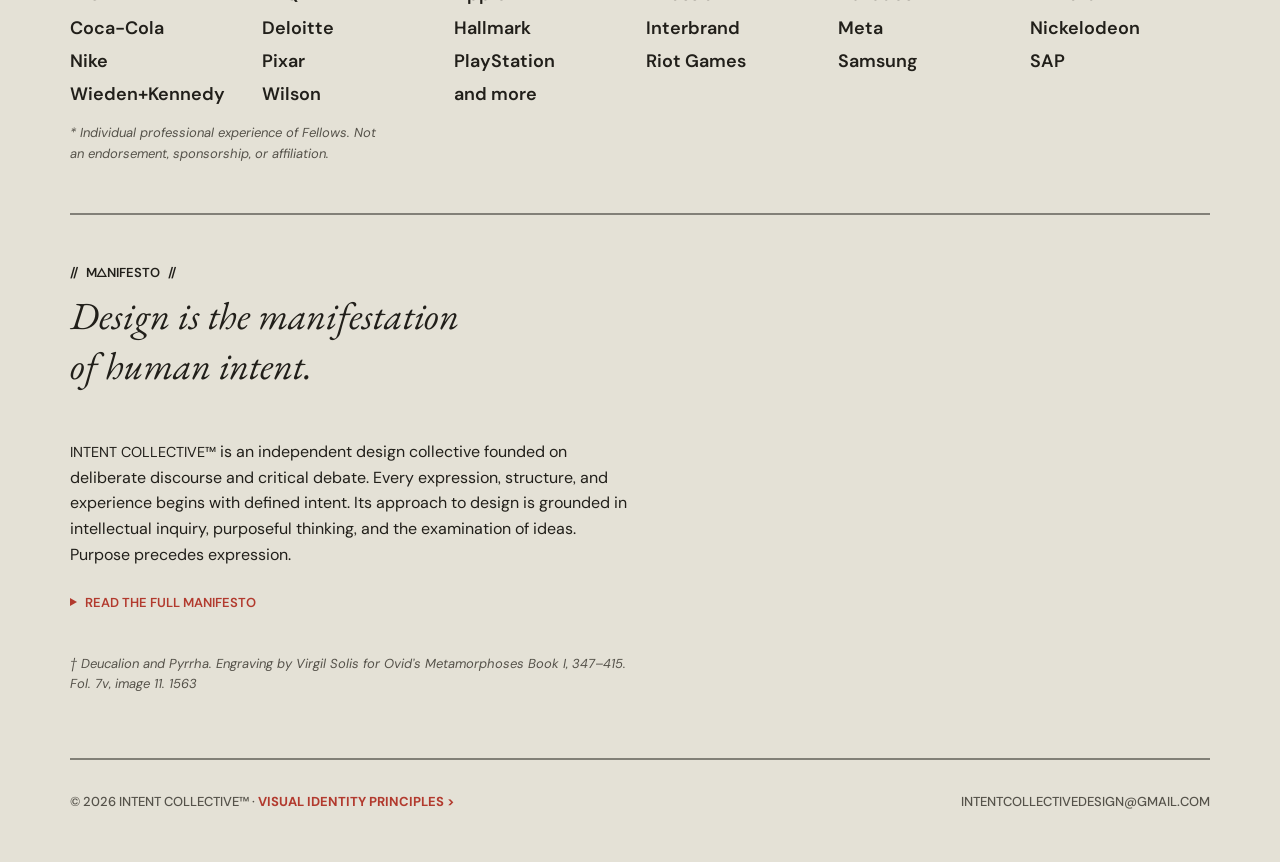
==== commit 319e9900: "Wordmark: the E ends on column 2's line, the ™ hangs past it Co-Authored-By: Claude Opus 5.5 <norepl" ====
--- a/index.html
+++ b/index.html
@@ -6,7 +6,7 @@
 <title>Intent Collective</title>
 <meta name="description" content="INTENT COLLECTIVE&trade; is a global collective of designers challenging ideas through live debate. Free and open to everyone.">
 <link rel="icon" href="assets/logo.png">
-<link rel="stylesheet" href="css/style.css?v=20261117e">
+<link rel="stylesheet" href="css/style.css?v=20261117g">
 </head>
 <body>
 <a class="skip-link" href="#main">Skip to content</a>
--- a/css/style.css
+++ b/css/style.css
@@ -271,8 +271,13 @@
   min-height: calc(var(--header-h) - 1px);   /* the 1px rule completes it */
 }
 
-.wordmark-link { display: inline-block; grid-column: 1 / -5; justify-self: start; }
-.wordmark-link img { height: 32px; width: auto; }
+/* The wordmark spans the first two columns: the E of COLLECTIVE ends on
+   the line of column 2 and the ™ hangs past it, like punctuation. The
+   image is wider than the two columns by the ™ (281.1 / 258.54 of the
+   drawing's width). Where two columns are wide (tablets, large phones)
+   it stops growing at 32px tall (216px wide) and no longer aligns. */
+.wordmark-link { display: block; grid-column: 1 / span 2; }
+.wordmark-link img { display: block; width: min(calc(100% * 281.1 / 258.54), 216px); max-width: none; height: auto; }
 .wordmark-bottom { height: 28px; width: auto; margin-top: var(--s5); }
 
 /* The menu takes the last four columns, one label to a column, each set
@@ -1075,7 +1080,6 @@
 @media (max-width: 640px) {
   .hero { padding: var(--s5) 0 var(--s5); }
   /* The menu drops below the wordmark and fills the four columns. */
-  .wordmark-link,
   .site-nav { grid-column: 1 / -1; }
   .site-header .wrap { row-gap: var(--s1); padding-top: var(--s2); padding-bottom: var(--s2); }
   .field-row { grid-template-columns: 1fr; }
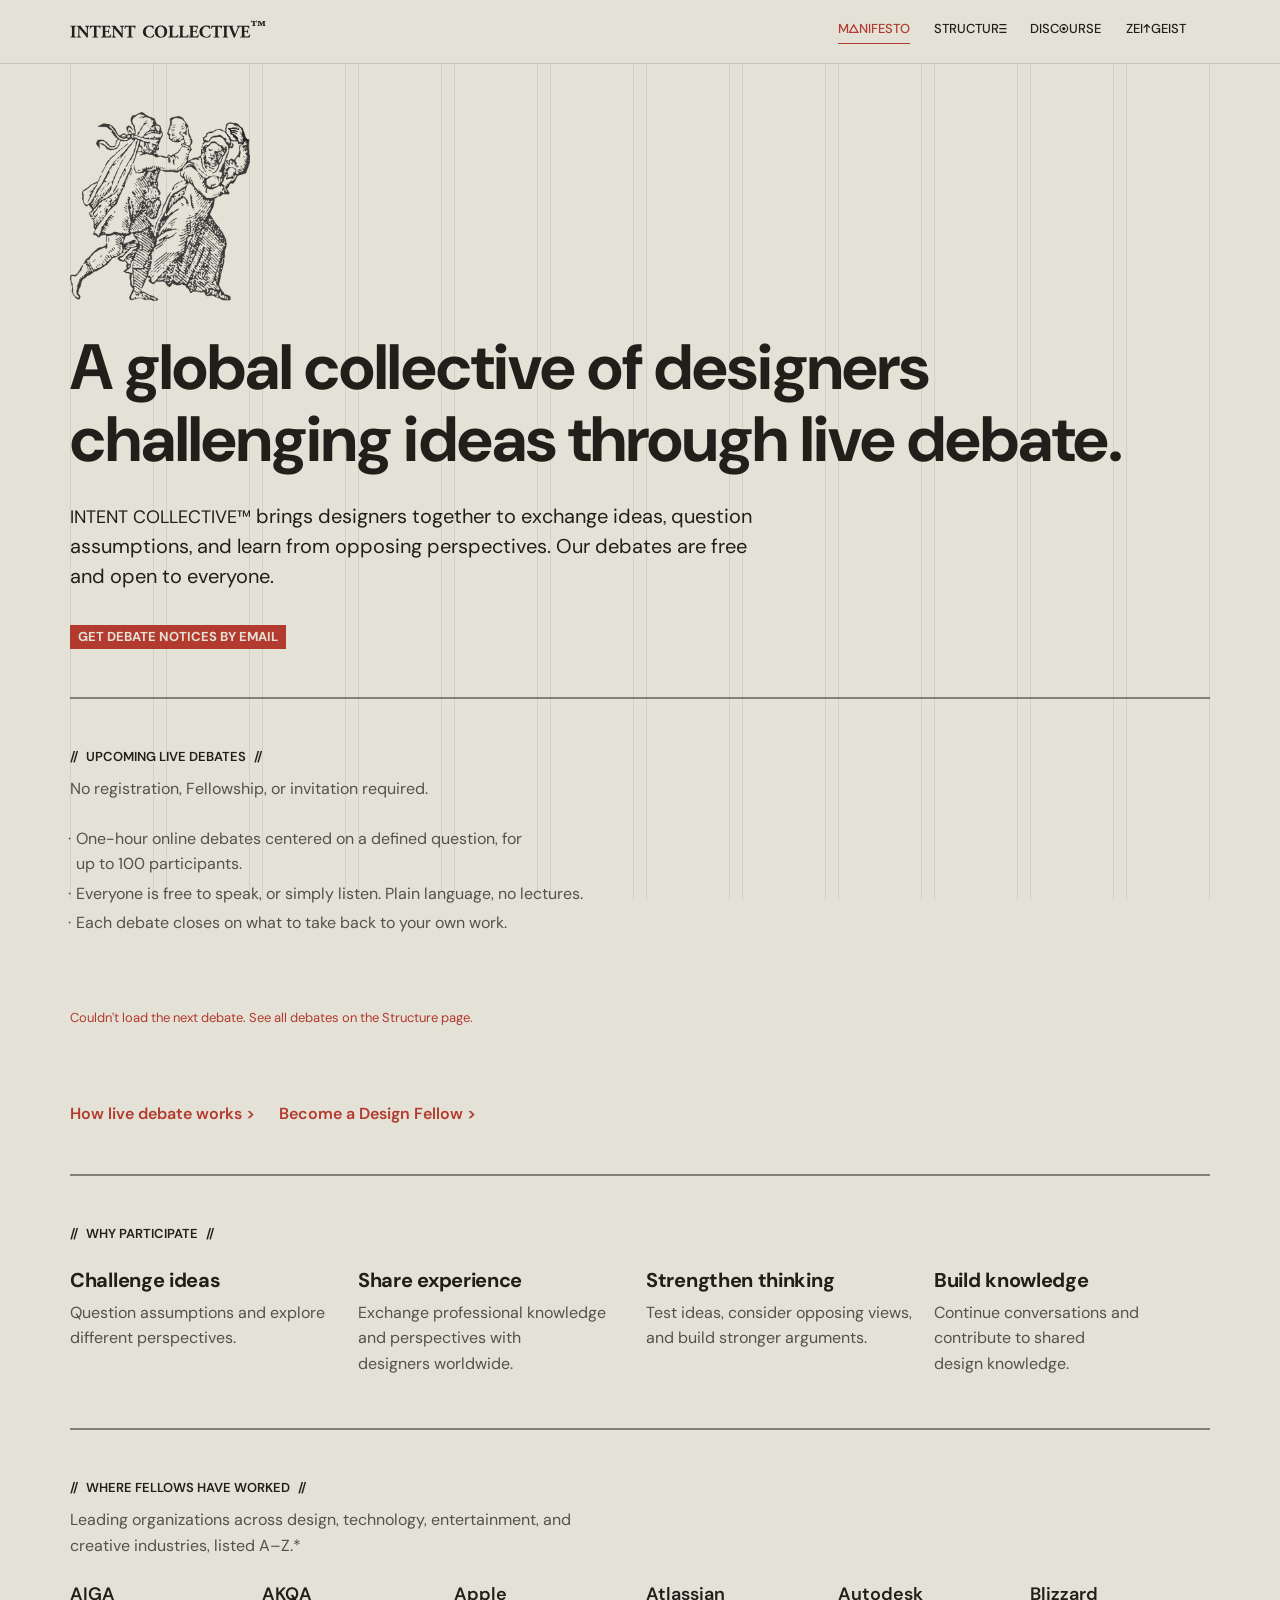
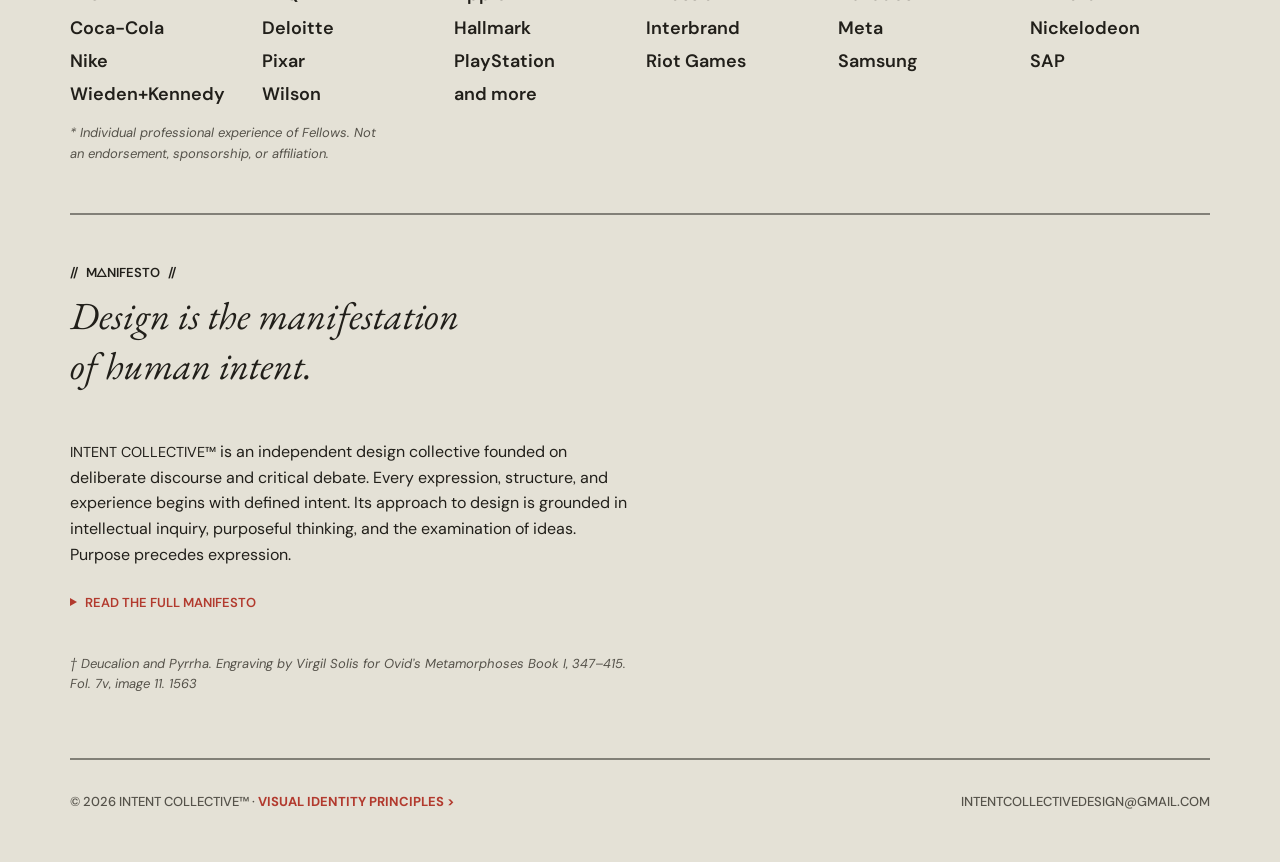
==== commit ea473935: "Menu: labels flush left on their column lines, like everything else Co-Authored-By: Claude Opus 5.5 " ====
--- a/index.html
+++ b/index.html
@@ -6,7 +6,7 @@
 <title>Intent Collective</title>
 <meta name="description" content="INTENT COLLECTIVE&trade; is a global collective of designers challenging ideas through live debate. Free and open to everyone.">
 <link rel="icon" href="assets/logo.png">
-<link rel="stylesheet" href="css/style.css?v=20261117g">
+<link rel="stylesheet" href="css/style.css?v=20261117h">
 </head>
 <body>
 <a class="skip-link" href="#main">Skip to content</a>
--- a/css/style.css
+++ b/css/style.css
@@ -281,7 +281,7 @@
 .wordmark-bottom { height: 28px; width: auto; margin-top: var(--s5); }
 
 /* The menu takes the last four columns, one label to a column, each set
-   flush right on its column's line. */
+   flush left on its column's line, like everything else. */
 .site-nav {
   grid-column: -5 / -1;
   display: grid;
@@ -289,7 +289,7 @@
   column-gap: var(--gutter);
   font-weight: 500;
 }
-.site-nav a { position: relative; padding-bottom: var(--s0); justify-self: end; white-space: nowrap; }
+.site-nav a { position: relative; padding-bottom: var(--s0); justify-self: start; white-space: nowrap; }
 
 .site-nav a::after {
   content: "";
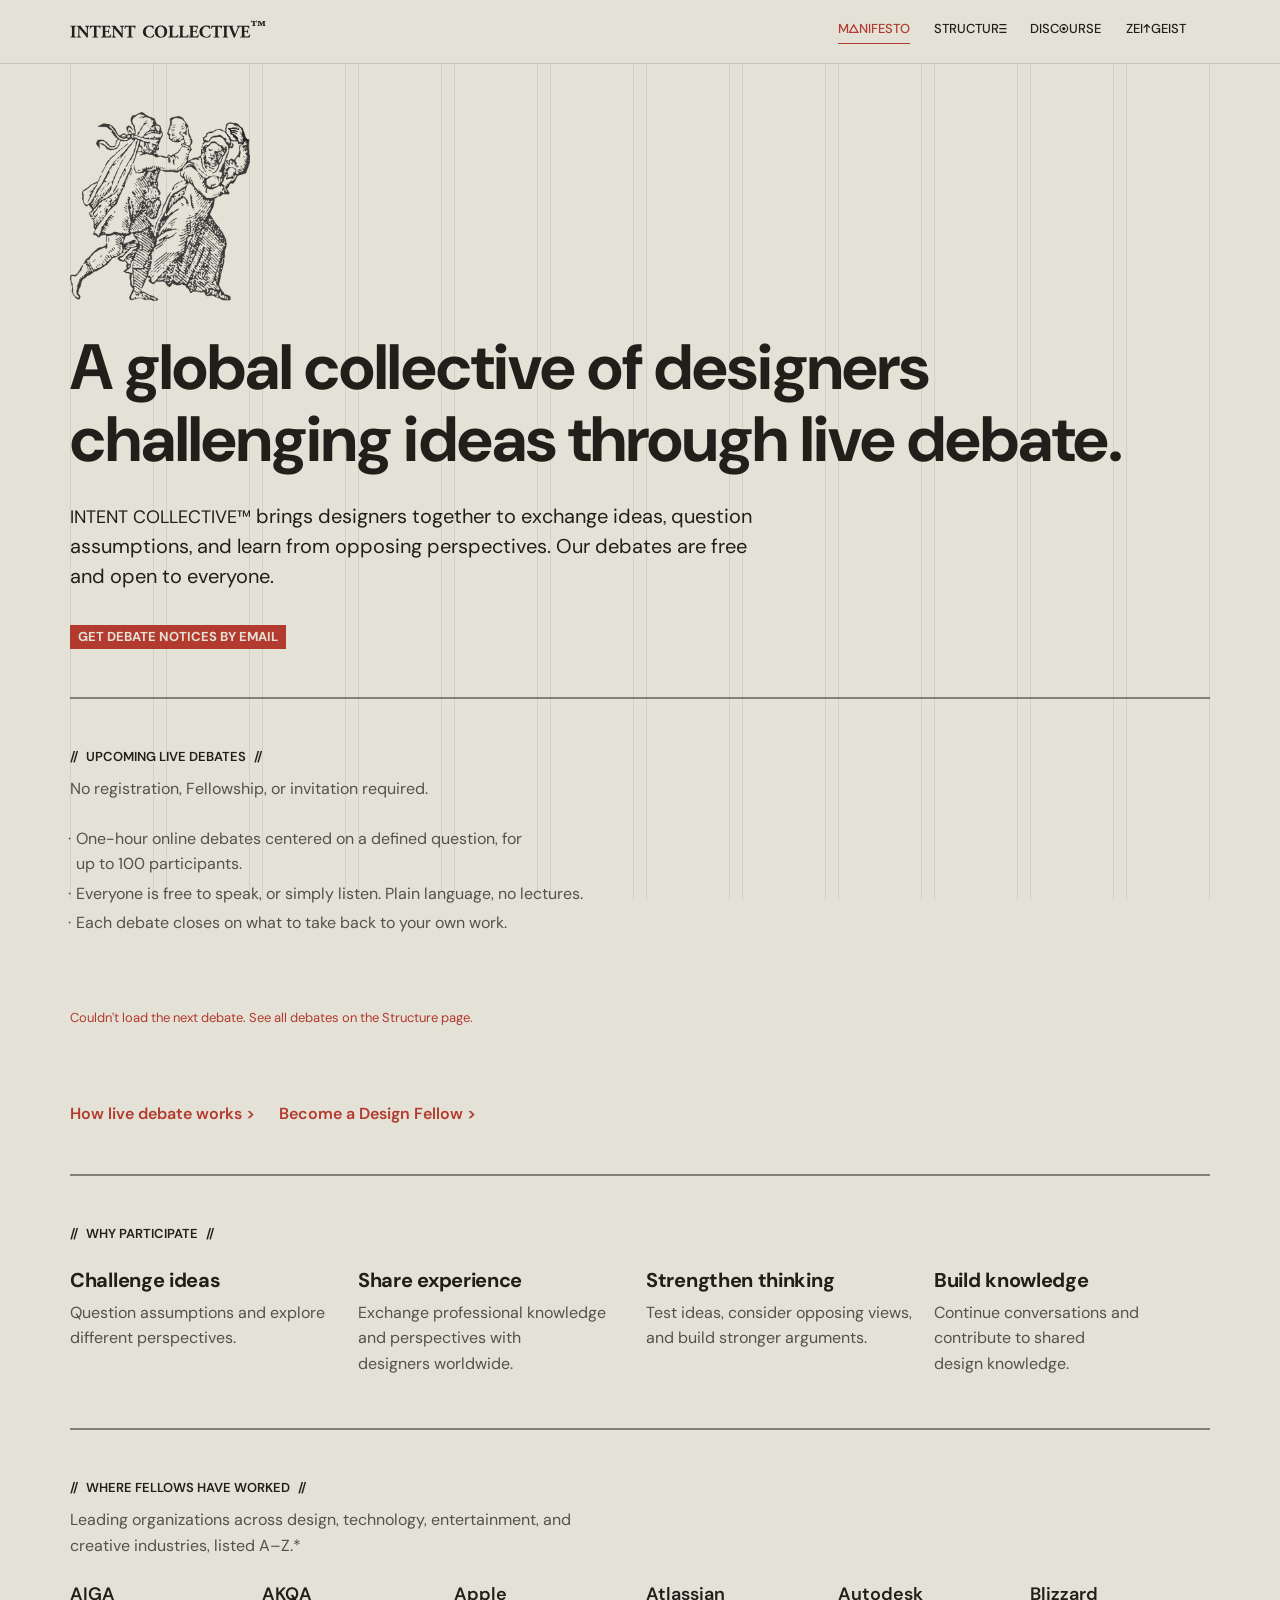
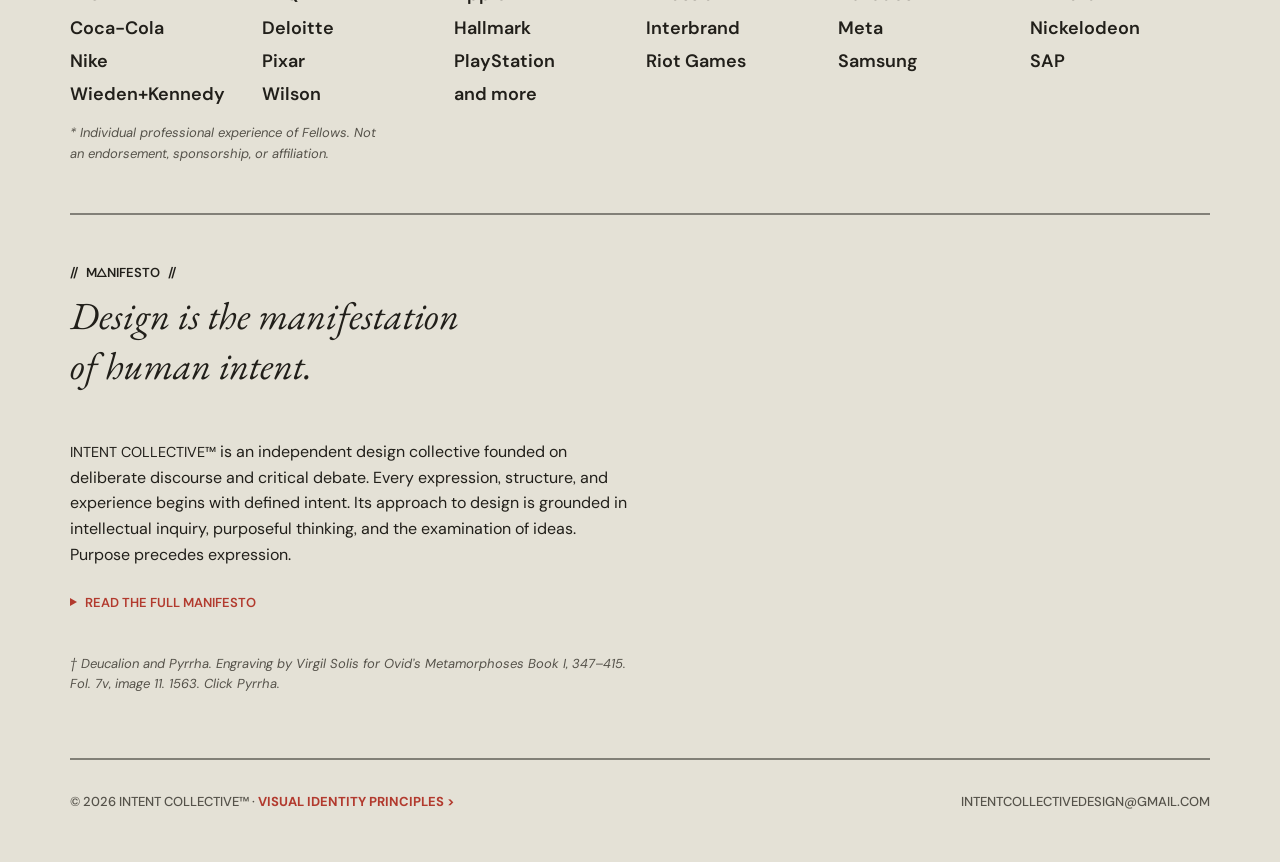
==== commit 50a43a08: "Index: Pyrrha's hand winds up once per visit; caption ends "Click Pyrrha." Co-Authored-By: Claude Op" ====
--- a/index.html
+++ b/index.html
@@ -6,7 +6,7 @@
 <title>Intent Collective</title>
 <meta name="description" content="INTENT COLLECTIVE&trade; is a global collective of designers challenging ideas through live debate. Free and open to everyone.">
 <link rel="icon" href="assets/logo.png">
-<link rel="stylesheet" href="css/style.css?v=20261117h">
+<link rel="stylesheet" href="css/style.css?v=20261119a">
 </head>
 <body>
 <a class="skip-link" href="#main">Skip to content</a>
@@ -168,7 +168,7 @@
         <img class="wordmark-bottom" src="assets/wordmark.svg" alt="Intent Collective">
       </details>
 
-      <p class="footnote">&dagger; Deucalion and Pyrrha. Engraving by Virgil Solis for Ovid&rsquo;s Metamorphoses Book I, 347&ndash;415. Fol. 7v, image 11. 1563</p>
+      <p class="footnote">&dagger; Deucalion and Pyrrha. Engraving by Virgil Solis for Ovid&rsquo;s Metamorphoses Book I, 347&ndash;415. Fol. 7v, image 11. 1563. Click Pyrrha.</p>
     </div>
   </section>
 </main>
@@ -186,7 +186,7 @@
 <script src="js/index.js"></script>
 <script src="js/subscribe.js?v=20261117a"></script>
 <script src="js/typography.js"></script>
-<script src="js/stone.js?v=5"></script>
+<script src="js/stone.js?v=6"></script>
 <script>document.getElementById('year').textContent = new Date().getFullYear();</script>
 
 </body>
--- a/css/style.css
+++ b/css/style.css
@@ -373,6 +373,7 @@
    right corner), the way a throw begins, then settles back. */
 .logo-stone { position: absolute; left: 86.245%; top: 5.497%; width: 13.383%; transform-origin: 85% 100%; }
 @media (hover: hover) { .logo-link:hover .logo-stone { animation: stone-nudge 0.5s ease-in-out; } }
+.logo-stone.wind { animation: stone-nudge 0.5s ease-in-out; }
 @keyframes stone-nudge {
   40% { transform: rotate(16deg); }
   70% { transform: rotate(-3deg); }
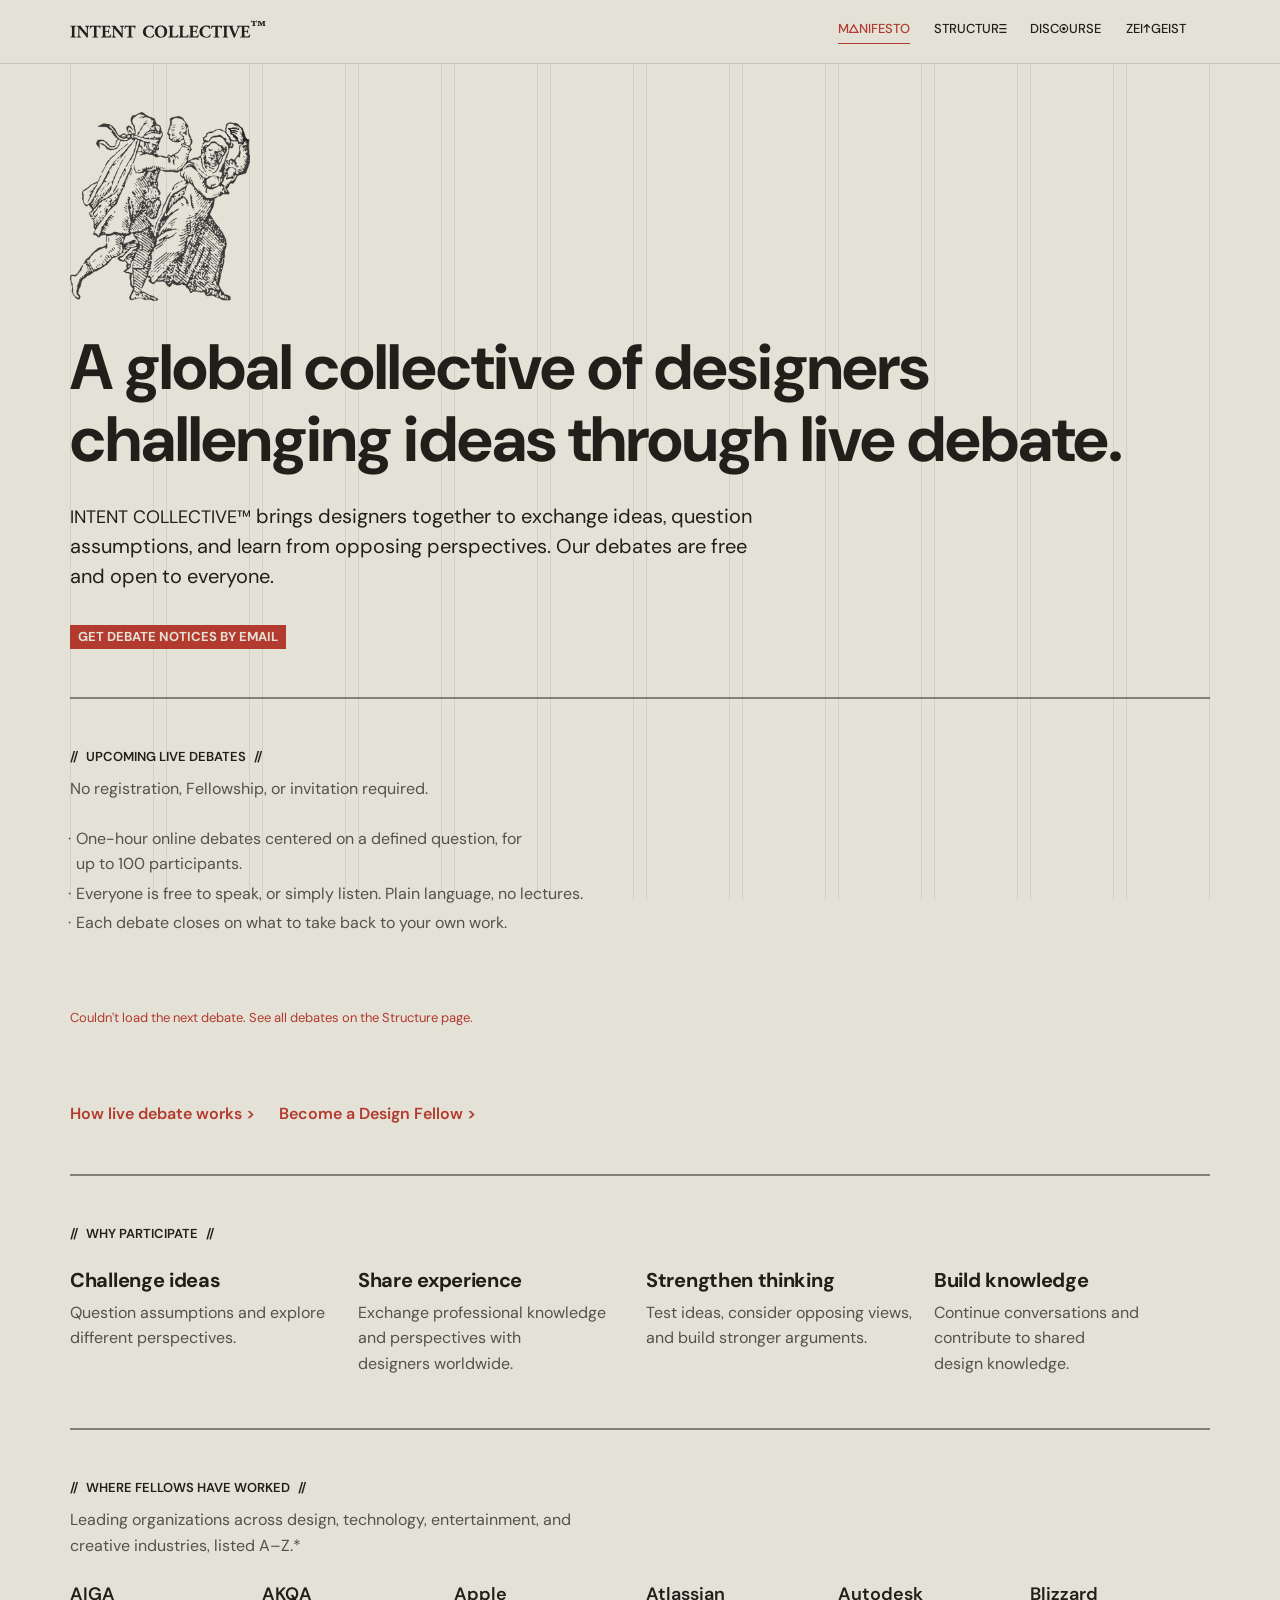
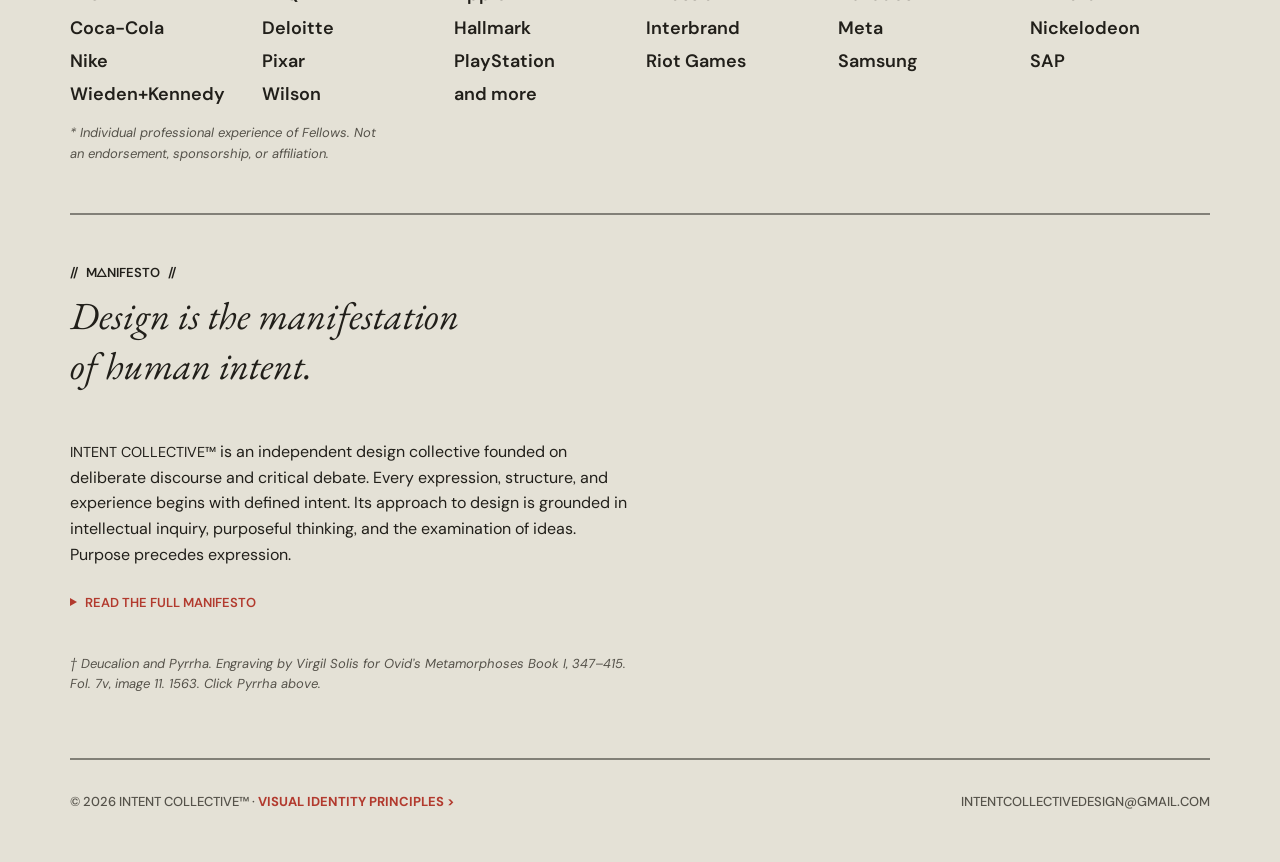
==== commit a8bcdaba: "Index caption: "Click Pyrrha above." Co-Authored-By: Claude Opus 5.5 <noreply@anthropic.com> Claude-" ====
--- a/index.html
+++ b/index.html
@@ -168,7 +168,7 @@
         <img class="wordmark-bottom" src="assets/wordmark.svg" alt="Intent Collective">
       </details>
 
-      <p class="footnote">&dagger; Deucalion and Pyrrha. Engraving by Virgil Solis for Ovid&rsquo;s Metamorphoses Book I, 347&ndash;415. Fol. 7v, image 11. 1563. Click Pyrrha.</p>
+      <p class="footnote">&dagger; Deucalion and Pyrrha. Engraving by Virgil Solis for Ovid&rsquo;s Metamorphoses Book I, 347&ndash;415. Fol. 7v, image 11. 1563. Click Pyrrha above.</p>
     </div>
   </section>
 </main>
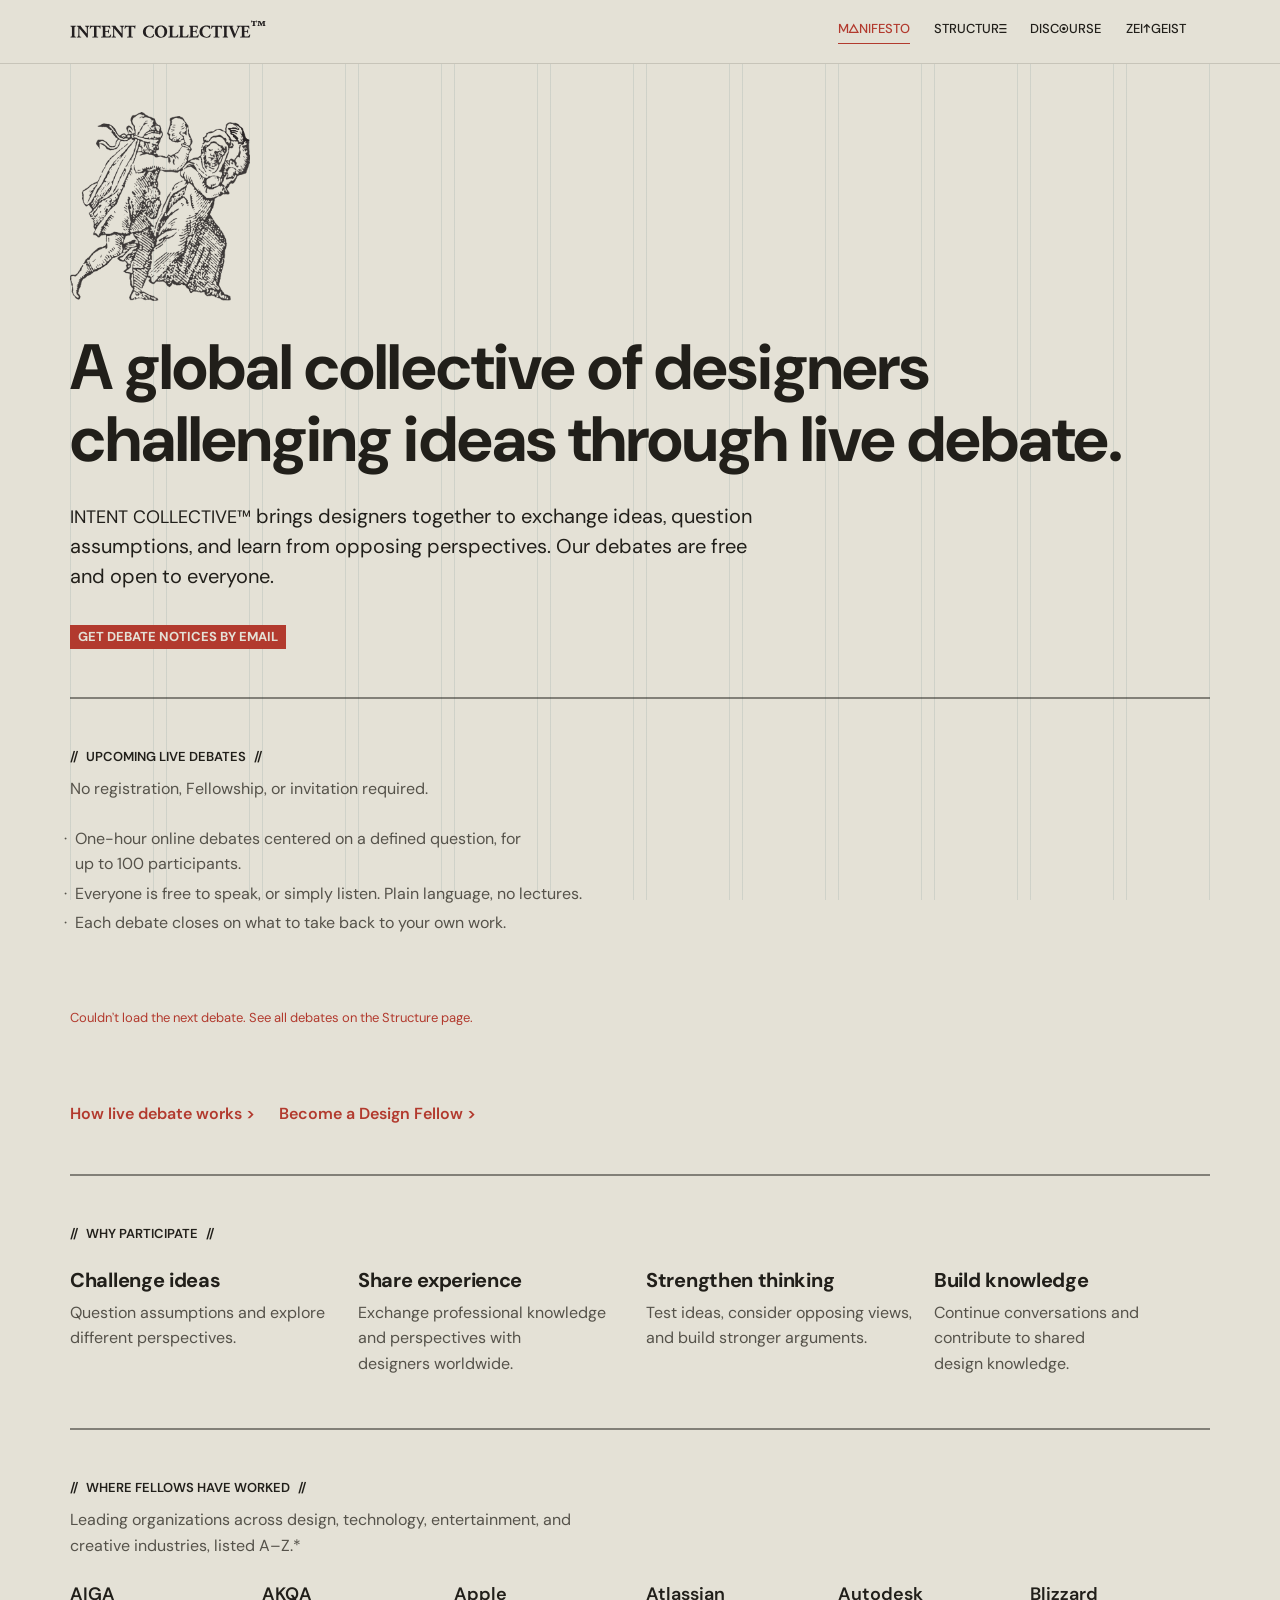
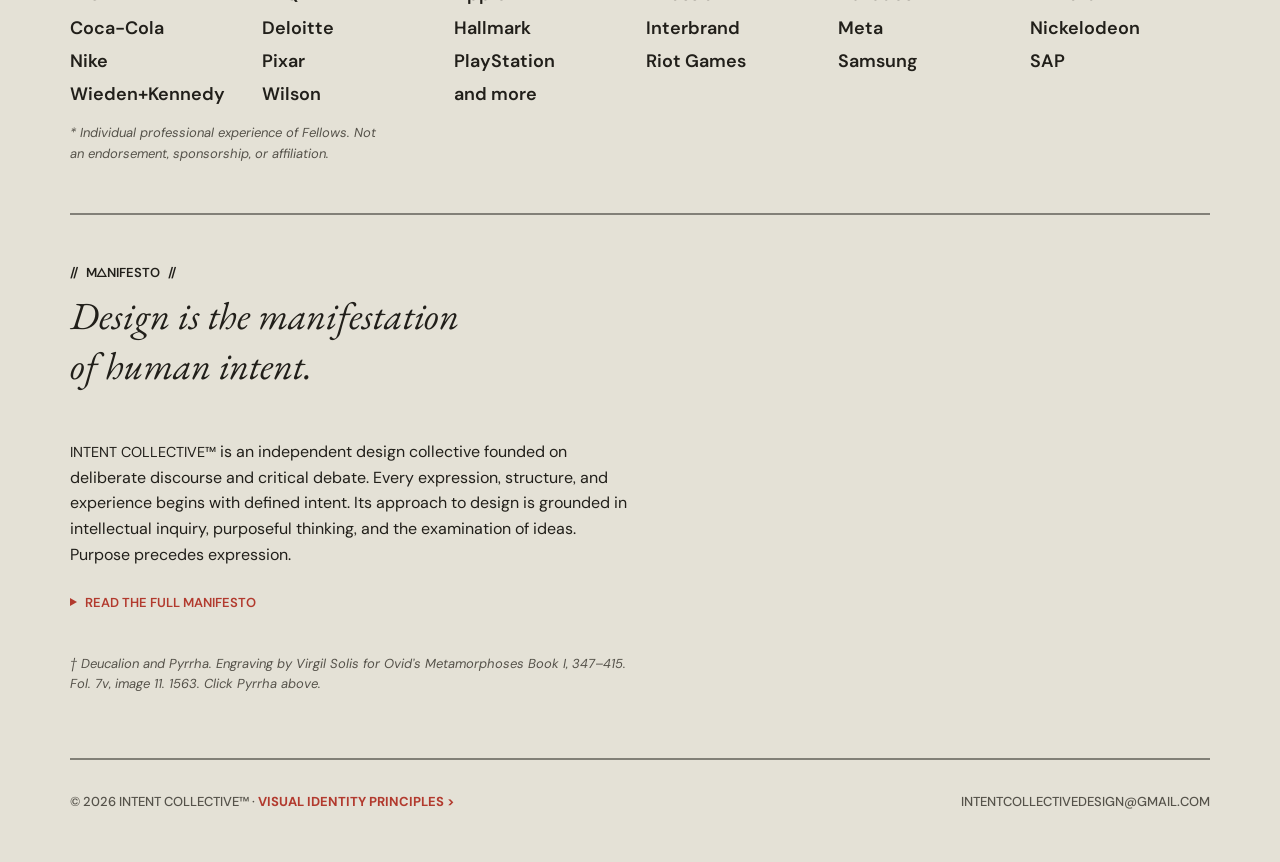
==== commit 645566e8: "Midpoints hung optically: halfway point on the column line Same rule as the portfolio. Lists, pillar" ====
--- a/index.html
+++ b/index.html
@@ -6,7 +6,7 @@
 <title>Intent Collective</title>
 <meta name="description" content="INTENT COLLECTIVE&trade; is a global collective of designers challenging ideas through live debate. Free and open to everyone.">
 <link rel="icon" href="assets/logo.png">
-<link rel="stylesheet" href="css/style.css?v=20261119a">
+<link rel="stylesheet" href="css/style.css?v=20261120a">
 </head>
 <body>
 <a class="skip-link" href="#main">Skip to content</a>
@@ -186,7 +186,7 @@
 <script src="js/index.js"></script>
 <script src="js/subscribe.js?v=20261117a"></script>
 <script src="js/typography.js"></script>
-<script src="js/stone.js?v=6"></script>
+<script src="js/stone.js?v=8"></script>
 <script>document.getElementById('year').textContent = new Date().getFullYear();</script>
 
 </body>
--- a/css/style.css
+++ b/css/style.css
@@ -490,15 +490,15 @@
 .bullet-list li {
   position: relative;
   margin: 0 0 var(--s0);
-  padding-left: 0.4em;
+  padding-left: 0.3em;
   color: var(--ink-soft);
 }
 
-/* Hanging punctuation, as optical margin alignment sets it: the middle
-   of the midpoint sits just outside the column line, and the text
-   starts just inside, so each item still reads as its own line. */
+/* Lists use the midpoint, hung optically. The point halfway between
+   the midpoint and the first letter sits on the column line, so the
+   text is set in 0.3em and the midpoint hangs out by the same amount. */
 .bullets li::before,
-.bullet-list li::before { content: "\00B7"; position: absolute; left: -0.2em; width: 0.3em; text-align: center; }
+.bullet-list li::before { content: "\00B7"; position: absolute; left: -0.45em; width: 0.3em; text-align: center; }
 
 .triad-item .bullet-list,
 .tier .bullet-list { margin: var(--s1) 0 0; }
@@ -513,10 +513,10 @@
   padding: var(--s1) 0;
 }
 
-/* The mark hangs like a list mark: its middle just outside the column
-   line, the name just inside. Name in columns 1 to 8, people in 9 to 12. */
-.pillar-letter { position: absolute; top: var(--s1); left: -0.2em; width: 0.3em; text-align: center; }
-.pillar-name   { grid-column: 1 / span 8; padding-left: 0.4em; }
+/* The mark hangs like a list mark (see Lists). Name in columns 1 to 8,
+   people in 9 to 12. */
+.pillar-letter { position: absolute; top: var(--s1); left: -0.45em; width: 0.3em; text-align: center; }
+.pillar-name   { grid-column: 1 / span 8; padding-left: 0.3em; }
 
 .pillar-letter { font-weight: 700; color: var(--ink); font-size: var(--fs-large); line-height: 1.4; }
 .pillar-name { font-weight: 600; line-height: 1.4; overflow-wrap: anywhere; }
@@ -857,10 +857,10 @@
 .post-body p, .post-body div { margin: 0 0 1.1em; }
 .rte-body ul, .rte-body ol { margin: 0 0 0.8em 1.2em; }
 .post-body ul, .post-body ol { margin: 0 0 1.1em; padding: 0; list-style: none; counter-reset: item; }
-.post-body li { position: relative; padding-left: 0.4em; }
-.post-body ul > li::before { content: "\00B7"; position: absolute; left: -0.2em; width: 0.3em; text-align: center; }
+.post-body li { position: relative; padding-left: 0.3em; }
+.post-body ul > li::before { content: "\00B7"; position: absolute; left: -0.45em; width: 0.3em; text-align: center; }
 .post-body ol > li { counter-increment: item; }
-.post-body ol > li::before { content: counter(item); position: absolute; left: -1.05em; width: 1.2em; text-align: right; }
+.post-body ol > li::before { content: counter(item); position: absolute; left: -1.15em; width: 1.2em; text-align: right; }
 
 .rte-body blockquote,
 .post-body blockquote {
@@ -1073,7 +1073,7 @@
   .debate-list > * { --span: 4; }
   .pillar-name,
   .pillar-people { grid-column: 1 / span 4; }
-  .pillar-people { padding-left: 0.4em; }   /* under the name, aligned with it */
+  .pillar-people { padding-left: calc(0.3 * var(--fs-large)); }   /* under the name, aligned with it */
 }
 
 /* ---------- 14. responsive ---------- */
